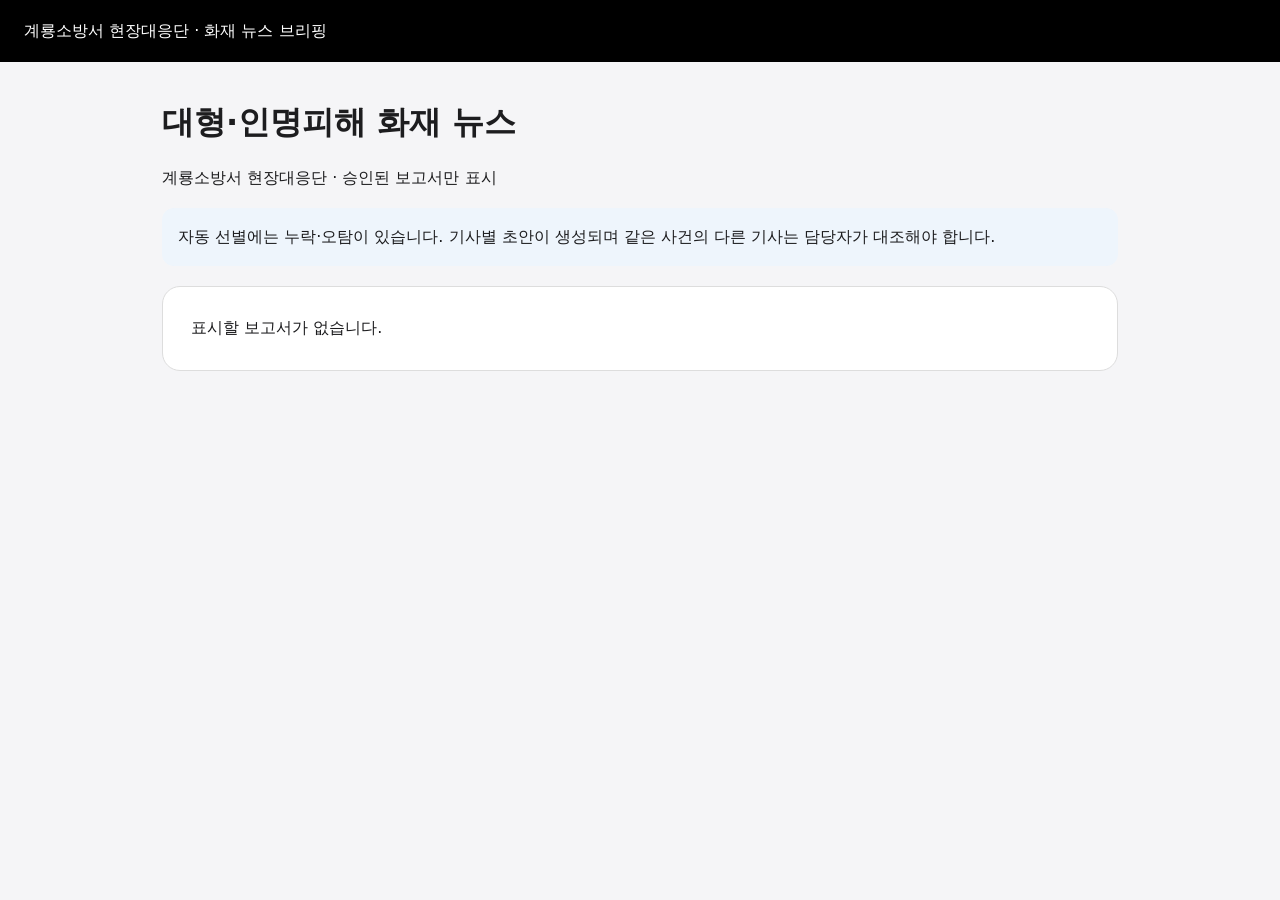
==== public/index.html @ 33c946b2 "Add files via upload" ====
<!doctype html><html lang="ko"><meta charset="utf-8"><meta name="viewport" content="width=device-width,initial-scale=1"><title>화재 뉴스 보고서</title><style>*{box-sizing:border-box}body{font:16px/1.65 system-ui,"Malgun Gothic",sans-serif;color:#1d1d1f;background:#f5f5f7;margin:0}header{background:#000;color:white;padding:18px 24px}main{max-width:1000px;margin:40px auto;padding:0 22px}h1{font-size:32px;line-height:1.3}h2{font-size:21px}a{color:#0066cc}article,.sheet{background:white;border:1px solid #ddd;border-radius:18px;padding:28px;margin:20px 0}.badge{color:#0066cc;font-size:13px;font-weight:600}small,.muted{color:#6e6e73}table{width:100%;border-collapse:collapse}td,th{border-bottom:1px solid #ddd;text-align:left;padding:10px;vertical-align:top}th{width:140px}button{background:#0066cc;color:white;border:0;border-radius:999px;padding:10px 20px;cursor:pointer}.notice{background:#eef5fc;padding:16px;border-radius:12px}footer{font-size:12px;color:#6e6e73;margin-top:24px}@media print{body{background:white}header,button,.back{display:none}.sheet{border:0;padding:0;margin:0}main{margin:0;padding:0}h1{font-size:24px}article{break-inside:avoid}@page{size:A4;margin:16mm}}</style><header>계룡소방서 현장대응단 · 화재 뉴스 브리핑</header><main><h1>대형·인명피해 화재 뉴스</h1><p>계룡소방서 현장대응단 · 승인된 보고서만 표시</p><p class="notice">자동 선별에는 누락·오탐이 있습니다. 기사별 초안이 생성되며 같은 사건의 다른 기사는 담당자가 대조해야 합니다.</p><article>표시할 보고서가 없습니다.</article></main></html>
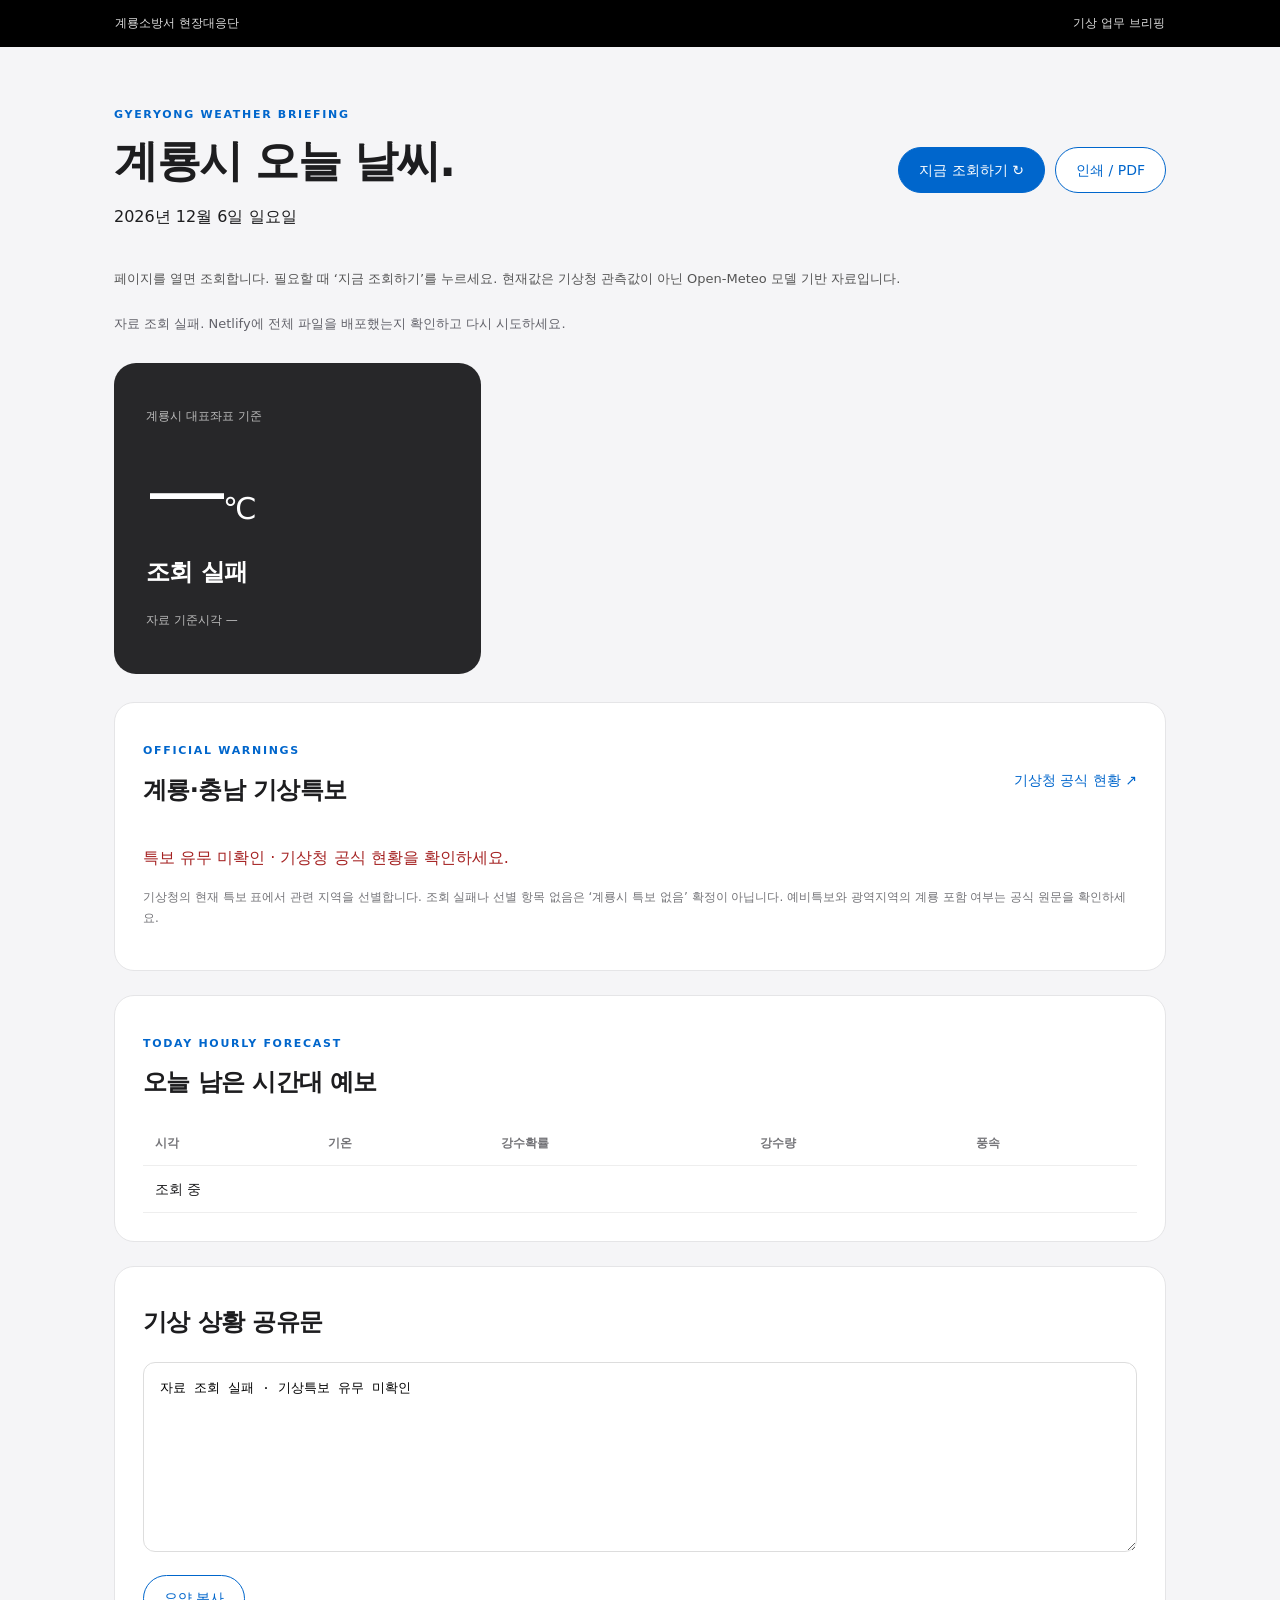
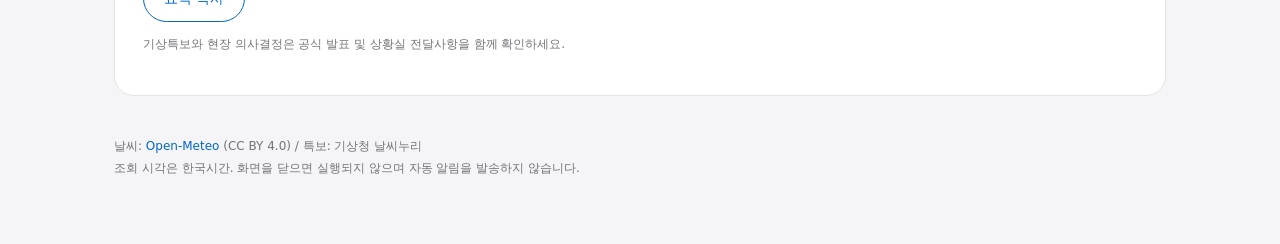
==== commit 07858ff0: "Add files via upload" ====
--- a/public/index.html
+++ b/public/index.html
@@ -1 +1 @@
-<!doctype html><html lang="ko"><meta charset="utf-8"><meta name="viewport" content="width=device-width,initial-scale=1"><title>화재 뉴스 보고서</title><style>*{box-sizing:border-box}body{font:16px/1.65 system-ui,"Malgun Gothic",sans-serif;color:#1d1d1f;background:#f5f5f7;margin:0}header{background:#000;color:white;padding:18px 24px}main{max-width:1000px;margin:40px auto;padding:0 22px}h1{font-size:32px;line-height:1.3}h2{font-size:21px}a{color:#0066cc}article,.sheet{background:white;border:1px solid #ddd;border-radius:18px;padding:28px;margin:20px 0}.badge{color:#0066cc;font-size:13px;font-weight:600}small,.muted{color:#6e6e73}table{width:100%;border-collapse:collapse}td,th{border-bottom:1px solid #ddd;text-align:left;padding:10px;vertical-align:top}th{width:140px}button{background:#0066cc;color:white;border:0;border-radius:999px;padding:10px 20px;cursor:pointer}.notice{background:#eef5fc;padding:16px;border-radius:12px}footer{font-size:12px;color:#6e6e73;margin-top:24px}@media print{body{background:white}header,button,.back{display:none}.sheet{border:0;padding:0;margin:0}main{margin:0;padding:0}h1{font-size:24px}article{break-inside:avoid}@page{size:A4;margin:16mm}}</style><header>계룡소방서 현장대응단 · 화재 뉴스 브리핑</header><main><h1>대형·인명피해 화재 뉴스</h1><p>계룡소방서 현장대응단 · 승인된 보고서만 표시</p><p class="notice">자동 선별에는 누락·오탐이 있습니다. 기사별 초안이 생성되며 같은 사건의 다른 기사는 담당자가 대조해야 합니다.</p><article>표시할 보고서가 없습니다.</article></main></html>+<!doctype html><html lang="ko"><head><meta charset="utf-8"><meta name="viewport" content="width=device-width,initial-scale=1"><title>계룡시 오늘 날씨·기상특보 | 현장대응단</title><link rel="stylesheet" href="style.css"></head><body><header><span>계룡소방서 현장대응단</span><span>기상 업무 브리핑</span></header><main><div class="top"><div><p class="eyebrow">GYERYONG WEATHER BRIEFING</p><h1>계룡시 오늘 날씨.</h1><p id="date"></p></div><div class="actions"><button id="refresh">지금 조회하기 ↻</button><button class="secondary" onclick="window.print()">인쇄 / PDF</button></div></div><p class="notice">페이지를 열면 조회합니다. 필요할 때 ‘지금 조회하기’를 누르세요. 현재값은 기상청 관측값이 아닌 Open-Meteo 모델 기반 자료입니다.</p><p id="status" role="status" aria-live="polite">자료 조회 준비 중</p><section class="weather"><div class="current"><p>계룡시 대표좌표 기준</p><div id="temperature">—<small>℃</small></div><h2 id="condition">조회 전</h2><p id="weatherTime">자료 기준시각 —</p></div><div class="metrics" id="metrics"></div></section><section class="panel"><div class="section-heading"><div><p class="eyebrow">OFFICIAL WARNINGS</p><h2>계룡·충남 기상특보</h2></div><a href="https://www.weather.go.kr/w/special-report/overall.do" target="_blank" rel="noopener">기상청 공식 현황 ↗</a></div><div id="warnings"><p>조회 전 · 특보 유무 미확인</p></div><p class="fine">기상청의 현재 특보 표에서 관련 지역을 선별합니다. 조회 실패나 선별 항목 없음은 ‘계룡시 특보 없음’ 확정이 아닙니다. 예비특보와 광역지역의 계룡 포함 여부는 공식 원문을 확인하세요.</p></section><section class="panel"><p class="eyebrow">TODAY HOURLY FORECAST</p><h2>오늘 남은 시간대 예보</h2><div class="scroll"><table><thead><tr><th>시각</th><th>기온</th><th>강수확률</th><th>강수량</th><th>풍속</th></tr></thead><tbody id="hourly"><tr><td colspan="5">조회 전</td></tr></tbody></table></div></section><section class="panel"><h2>기상 상황 공유문</h2><textarea id="summary" readonly aria-label="복사할 기상 상황 요약">조회 후 요약문이 생성됩니다.</textarea><button class="secondary" id="copy">요약 복사</button><p class="fine">기상특보와 현장 의사결정은 공식 발표 및 상황실 전달사항을 함께 확인하세요.</p></section><footer>날씨: <a href="https://open-meteo.com/" target="_blank" rel="noopener">Open-Meteo</a> (CC BY 4.0) / 특보: 기상청 날씨누리<br>조회 시각은 한국시간. 화면을 닫으면 실행되지 않으며 자동 알림을 발송하지 않습니다.</footer></main><script src="app.js"></script></body></html>
--- a/public/style.css
+++ b/public/style.css
@@ -0,0 +1 @@
+*{box-sizing:border-box}body{margin:0;background:#f5f5f7;color:#1d1d1f;font:16px/1.6 system-ui,"Malgun Gothic",sans-serif}header{background:#000;color:#ddd;padding:14px max(24px,calc((100vw - 1050px)/2));display:flex;justify-content:space-between;font-size:12px}main{max-width:1100px;padding:48px 24px;margin:auto}.top,.section-heading{display:flex;justify-content:space-between;align-items:center;gap:24px}h1{font-size:44px;letter-spacing:-1.5px;line-height:1.2;margin:8px 0}h2{font-size:24px;letter-spacing:-.6px;margin:8px 0 20px}.eyebrow{font-size:11px;letter-spacing:1.7px;font-weight:600;color:#0066cc}button{border:1px solid #0066cc;border-radius:999px;background:#0066cc;color:white;padding:11px 20px;cursor:pointer;font:inherit;font-size:14px;min-height:44px}.secondary{background:white;color:#0066cc}.actions{display:flex;gap:10px;flex-wrap:wrap}button:disabled{opacity:.5}button:focus-visible,a:focus-visible{outline:3px solid #2997ff;outline-offset:4px}.notice{font-size:13px;color:#555;max-width:850px;margin:24px 0}#status{font-size:13px;color:#62626a}.weather{display:grid;grid-template-columns:1fr 1.8fr;gap:24px;margin:28px 0}.current{background:#272729;color:white;padding:32px;border-radius:22px}.current p{font-size:12px;color:#bbb}#temperature{font-size:82px;letter-spacing:-5px;line-height:1.3}#temperature small{font-size:30px;letter-spacing:0}.metrics{display:grid;grid-template-columns:repeat(3,1fr);gap:16px}.metric{background:white;border:1px solid #e5e5e7;border-radius:18px;padding:22px}.metric span{font-size:12px;color:#747478;display:block}.metric strong{font-size:25px;font-weight:600;display:block;margin-top:14px}.panel{border-radius:20px;border:1px solid #e5e5e7;background:white;padding:28px;margin:24px 0}.section-heading a,a{color:#0066cc;text-decoration:none}.section-heading a{font-size:14px;white-space:nowrap}.fine,footer{font-size:12px;color:#747478;line-height:1.8}.warning{background:#fff4e6;border:1px solid #f1d3ac;border-radius:12px;padding:18px;margin:12px 0}.warning h3{margin:0 0 8px;font-size:18px}.warning p{margin:6px 0;font-size:14px}.error{color:#a52222}.scroll{overflow:auto}table{width:100%;border-collapse:collapse;white-space:nowrap}td,th{text-align:left;border-bottom:1px solid #eee;padding:12px;font-size:14px}th{font-size:12px;color:#747478}textarea{width:100%;min-height:190px;font:14px/1.8 inherit;border:1px solid #ddd;border-radius:12px;padding:16px;margin:0 0 16px;resize:vertical}footer{padding:16px 0}@media(max-width:760px){main{padding:28px 18px}.top,.section-heading{align-items:flex-start;flex-direction:column;gap:12px}h1{font-size:34px}.weather{grid-template-columns:1fr}.metrics{grid-template-columns:repeat(2,1fr)}.metric{padding:18px}.panel{padding:22px}.current{padding:26px}}@media print{button,.actions{display:none}main{padding:0}body{background:white}.panel,.weather{break-inside:avoid}.current{background:#fff;color:#111;border:1px solid #ddd}.current p{color:#555}header{background:white;color:black}h1{font-size:28px}}
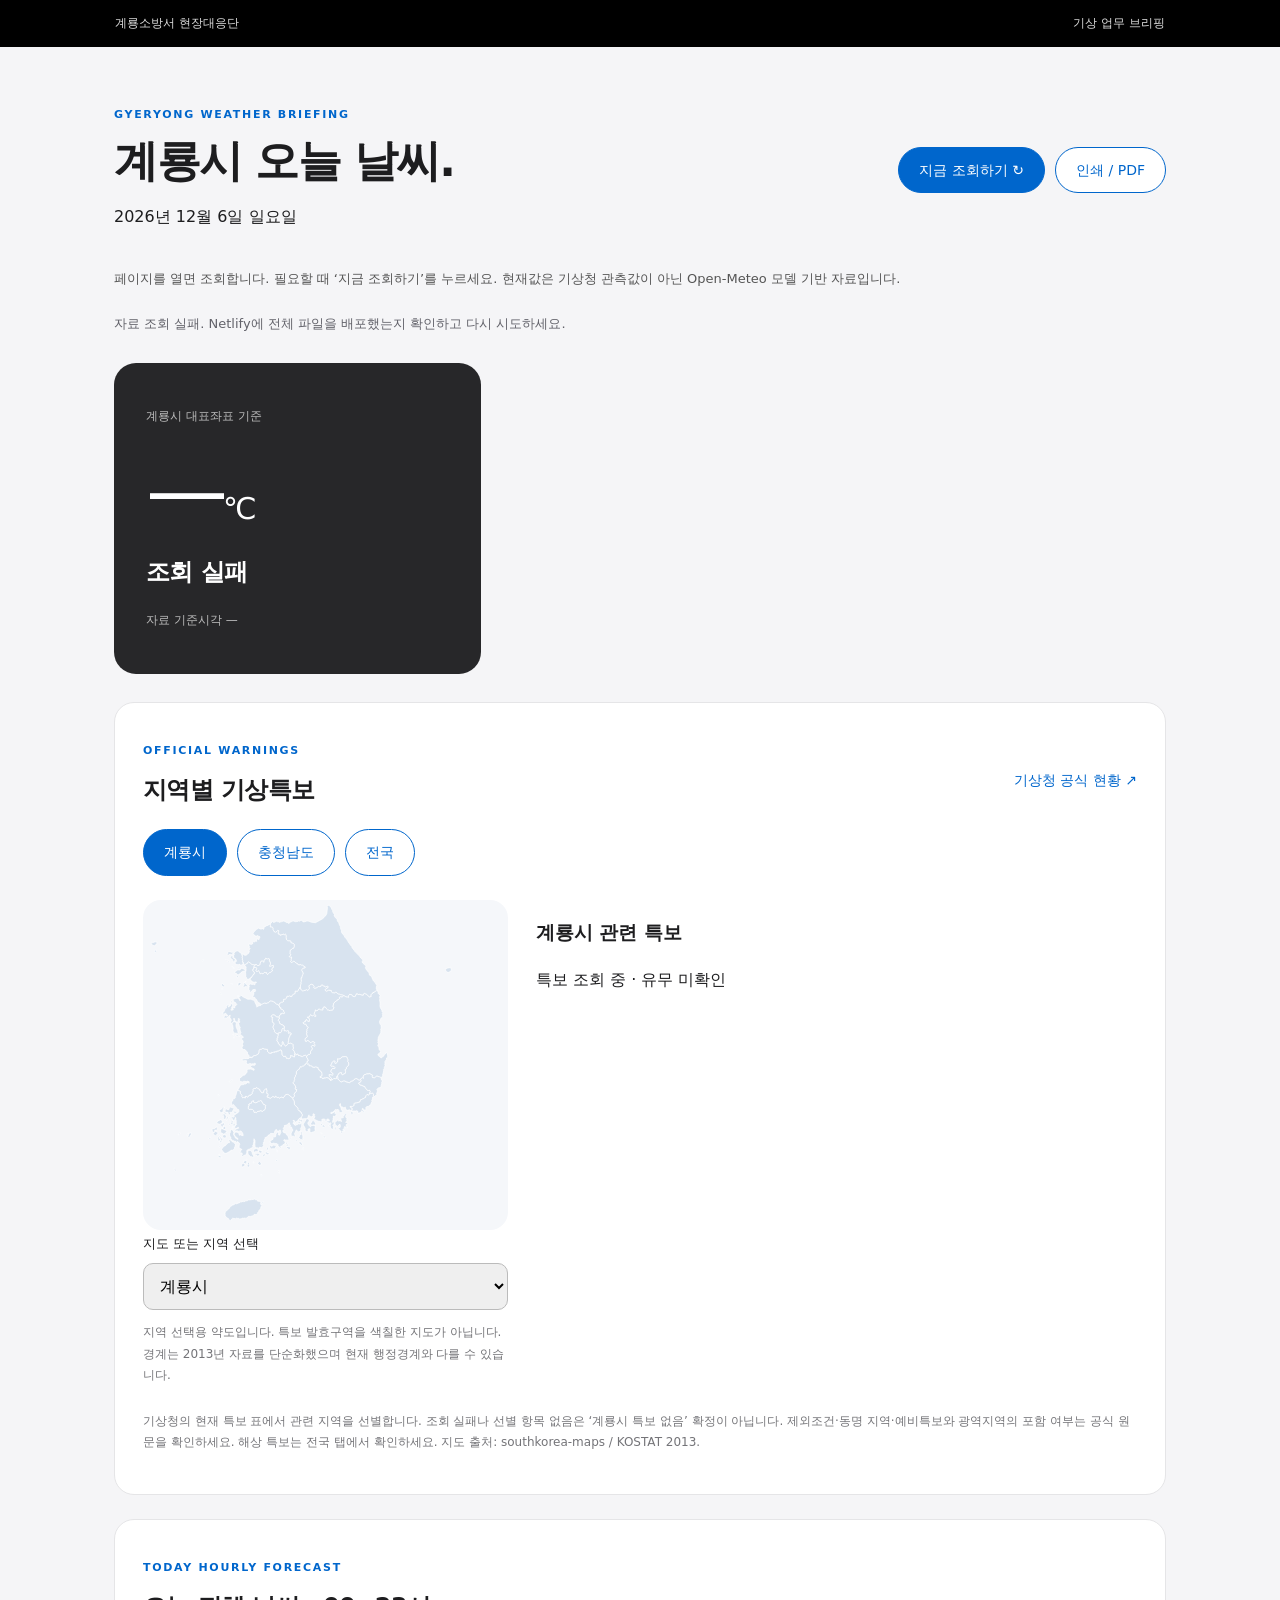
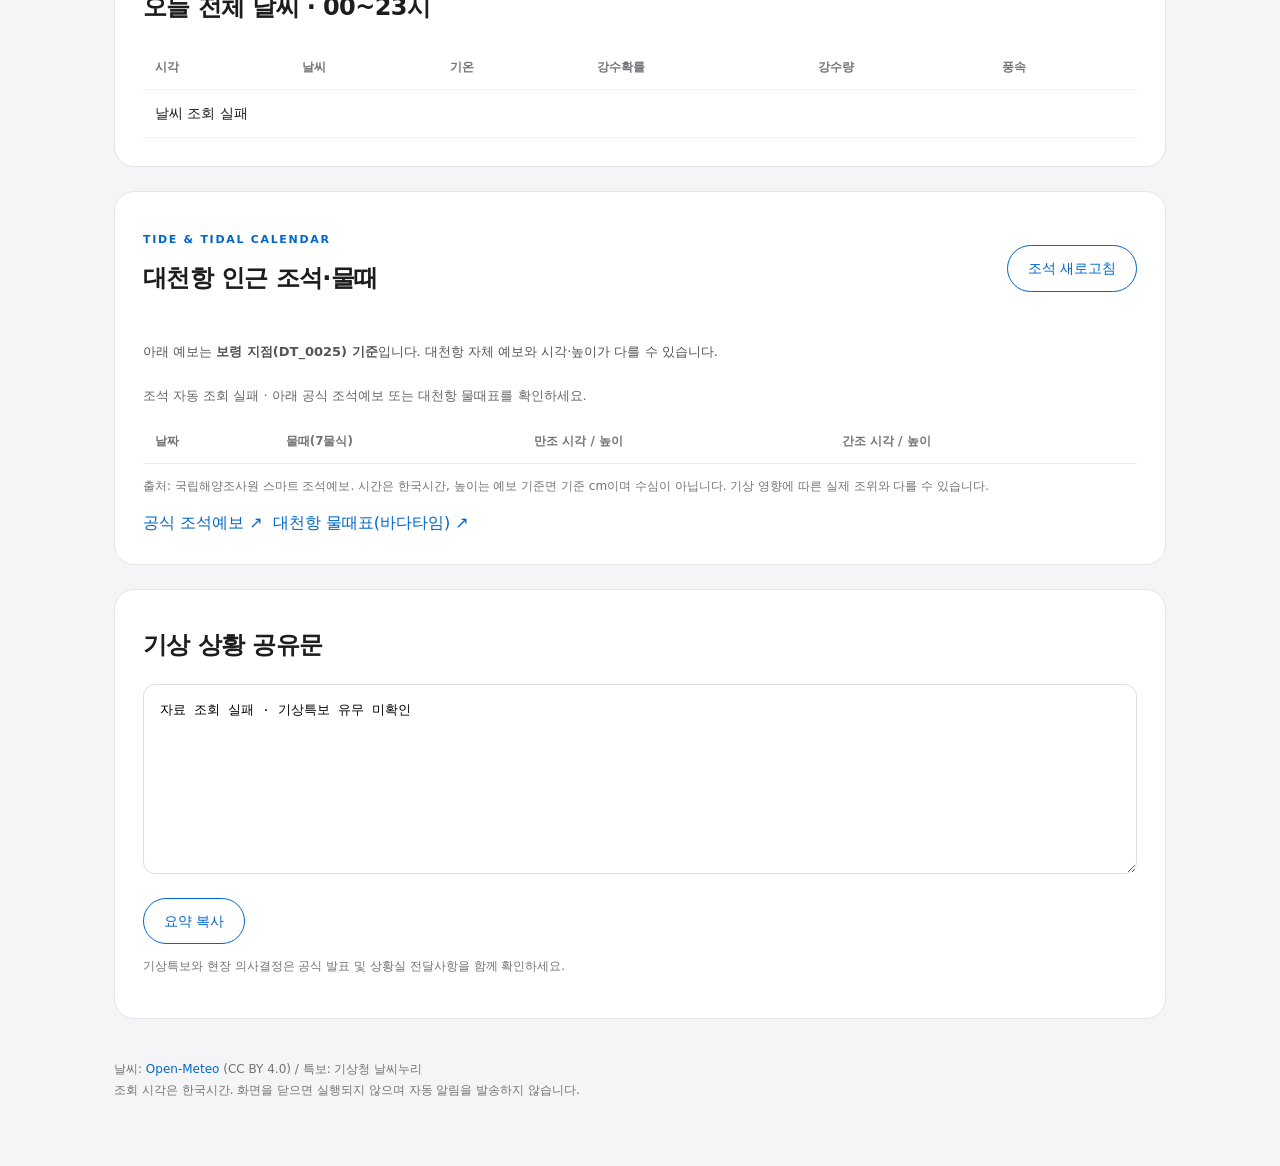
==== commit f45d7a36: "Add files via upload" ====
--- a/public/index.html
+++ b/public/index.html
@@ -1 +1 @@
-<!doctype html><html lang="ko"><head><meta charset="utf-8"><meta name="viewport" content="width=device-width,initial-scale=1"><title>계룡시 오늘 날씨·기상특보 | 현장대응단</title><link rel="stylesheet" href="style.css"></head><body><header><span>계룡소방서 현장대응단</span><span>기상 업무 브리핑</span></header><main><div class="top"><div><p class="eyebrow">GYERYONG WEATHER BRIEFING</p><h1>계룡시 오늘 날씨.</h1><p id="date"></p></div><div class="actions"><button id="refresh">지금 조회하기 ↻</button><button class="secondary" onclick="window.print()">인쇄 / PDF</button></div></div><p class="notice">페이지를 열면 조회합니다. 필요할 때 ‘지금 조회하기’를 누르세요. 현재값은 기상청 관측값이 아닌 Open-Meteo 모델 기반 자료입니다.</p><p id="status" role="status" aria-live="polite">자료 조회 준비 중</p><section class="weather"><div class="current"><p>계룡시 대표좌표 기준</p><div id="temperature">—<small>℃</small></div><h2 id="condition">조회 전</h2><p id="weatherTime">자료 기준시각 —</p></div><div class="metrics" id="metrics"></div></section><section class="panel"><div class="section-heading"><div><p class="eyebrow">OFFICIAL WARNINGS</p><h2>계룡·충남 기상특보</h2></div><a href="https://www.weather.go.kr/w/special-report/overall.do" target="_blank" rel="noopener">기상청 공식 현황 ↗</a></div><div id="warnings"><p>조회 전 · 특보 유무 미확인</p></div><p class="fine">기상청의 현재 특보 표에서 관련 지역을 선별합니다. 조회 실패나 선별 항목 없음은 ‘계룡시 특보 없음’ 확정이 아닙니다. 예비특보와 광역지역의 계룡 포함 여부는 공식 원문을 확인하세요.</p></section><section class="panel"><p class="eyebrow">TODAY HOURLY FORECAST</p><h2>오늘 남은 시간대 예보</h2><div class="scroll"><table><thead><tr><th>시각</th><th>기온</th><th>강수확률</th><th>강수량</th><th>풍속</th></tr></thead><tbody id="hourly"><tr><td colspan="5">조회 전</td></tr></tbody></table></div></section><section class="panel"><h2>기상 상황 공유문</h2><textarea id="summary" readonly aria-label="복사할 기상 상황 요약">조회 후 요약문이 생성됩니다.</textarea><button class="secondary" id="copy">요약 복사</button><p class="fine">기상특보와 현장 의사결정은 공식 발표 및 상황실 전달사항을 함께 확인하세요.</p></section><footer>날씨: <a href="https://open-meteo.com/" target="_blank" rel="noopener">Open-Meteo</a> (CC BY 4.0) / 특보: 기상청 날씨누리<br>조회 시각은 한국시간. 화면을 닫으면 실행되지 않으며 자동 알림을 발송하지 않습니다.</footer></main><script src="app.js"></script></body></html>
+<!doctype html><html lang="ko"><head><meta charset="utf-8"><meta name="viewport" content="width=device-width,initial-scale=1"><title>계룡시 오늘 날씨·기상특보 | 현장대응단</title><link rel="stylesheet" href="style.css"></head><body><header><span>계룡소방서 현장대응단</span><span>기상 업무 브리핑</span></header><main><div class="top"><div><p class="eyebrow">GYERYONG WEATHER BRIEFING</p><h1>계룡시 오늘 날씨.</h1><p id="date"></p></div><div class="actions"><button id="refresh">지금 조회하기 ↻</button><button class="secondary" onclick="window.print()">인쇄 / PDF</button></div></div><p class="notice">페이지를 열면 조회합니다. 필요할 때 ‘지금 조회하기’를 누르세요. 현재값은 기상청 관측값이 아닌 Open-Meteo 모델 기반 자료입니다.</p><p id="status" role="status" aria-live="polite">자료 조회 준비 중</p><section class="weather"><div class="current"><p>계룡시 대표좌표 기준</p><div id="temperature">—<small>℃</small></div><h2 id="condition">조회 전</h2><p id="weatherTime">자료 기준시각 —</p></div><div class="metrics" id="metrics"></div></section><section class="panel"><div class="section-heading"><div><p class="eyebrow">OFFICIAL WARNINGS</p><h2>지역별 기상특보</h2></div><a href="https://www.weather.go.kr/w/special-report/overall.do" target="_blank" rel="noopener">기상청 공식 현황 ↗</a></div><div class="actions" id="scopes"><button data-region="계룡시" aria-pressed="true">계룡시</button><button data-region="충청남도" aria-pressed="false">충청남도</button><button data-region="전국" aria-pressed="false">전국</button></div><div class="warning-layout"><div><div id="map"></div><label for="region">지도 또는 지역 선택</label><select id="region"></select><p class="fine">지역 선택용 약도입니다. 특보 발효구역을 색칠한 지도가 아닙니다. 경계는 2013년 자료를 단순화했으며 현재 행정경계와 다를 수 있습니다.</p></div><div><h3 id="selectedRegion">계룡시 관련 특보</h3><div id="warnings"><p>조회 전 · 특보 유무 미확인</p></div></div></div><p class="fine">기상청의 현재 특보 표에서 관련 지역을 선별합니다. 조회 실패나 선별 항목 없음은 ‘계룡시 특보 없음’ 확정이 아닙니다. 제외조건·동명 지역·예비특보와 광역지역의 포함 여부는 공식 원문을 확인하세요. 해상 특보는 전국 탭에서 확인하세요. 지도 출처: southkorea-maps / KOSTAT 2013.</p></section><section class="panel"><p class="eyebrow">TODAY HOURLY FORECAST</p><h2>오늘 전체 날씨 · 00~23시</h2><div class="scroll"><table><thead><tr><th>시각</th><th>날씨</th><th>기온</th><th>강수확률</th><th>강수량</th><th>풍속</th></tr></thead><tbody id="hourly"><tr><td colspan="6">조회 전</td></tr></tbody></table></div></section><section class="panel"><div class="section-heading"><div><p class="eyebrow">TIDE &amp; TIDAL CALENDAR</p><h2>대천항 인근 조석·물때</h2></div><button class="secondary" id="tideRefresh">조석 새로고침</button></div><p class="notice">아래 예보는 <strong>보령 지점(DT_0025) 기준</strong>입니다. 대천항 자체 예보와 시각·높이가 다를 수 있습니다.</p><p id="tideStatus" role="status">조석 조회 준비 중</p><div class="scroll"><table><thead><tr><th>날짜</th><th>물때(7물식)</th><th>만조 시각 / 높이</th><th>간조 시각 / 높이</th></tr></thead><tbody id="tides"></tbody></table></div><p class="fine">출처: 국립해양조사원 스마트 조석예보. 시간은 한국시간, 높이는 예보 기준면 기준 cm이며 수심이 아닙니다. 기상 영향에 따른 실제 조위와 다를 수 있습니다.</p><div class="actions"><a href="https://www.khoa.go.kr/swtc/main.do" target="_blank" rel="noopener">공식 조석예보 ↗</a><a href="https://www.badatime.com/126.html" target="_blank" rel="noopener">대천항 물때표(바다타임) ↗</a></div></section><section class="panel"><h2>기상 상황 공유문</h2><textarea id="summary" readonly aria-label="복사할 기상 상황 요약">조회 후 요약문이 생성됩니다.</textarea><button class="secondary" id="copy">요약 복사</button><p class="fine">기상특보와 현장 의사결정은 공식 발표 및 상황실 전달사항을 함께 확인하세요.</p></section><footer>날씨: <a href="https://open-meteo.com/" target="_blank" rel="noopener">Open-Meteo</a> (CC BY 4.0) / 특보: 기상청 날씨누리<br>조회 시각은 한국시간. 화면을 닫으면 실행되지 않으며 자동 알림을 발송하지 않습니다.</footer></main><script src="app.js"></script></body></html>
--- a/public/style.css
+++ b/public/style.css
@@ -1 +1,2 @@
 *{box-sizing:border-box}body{margin:0;background:#f5f5f7;color:#1d1d1f;font:16px/1.6 system-ui,"Malgun Gothic",sans-serif}header{background:#000;color:#ddd;padding:14px max(24px,calc((100vw - 1050px)/2));display:flex;justify-content:space-between;font-size:12px}main{max-width:1100px;padding:48px 24px;margin:auto}.top,.section-heading{display:flex;justify-content:space-between;align-items:center;gap:24px}h1{font-size:44px;letter-spacing:-1.5px;line-height:1.2;margin:8px 0}h2{font-size:24px;letter-spacing:-.6px;margin:8px 0 20px}.eyebrow{font-size:11px;letter-spacing:1.7px;font-weight:600;color:#0066cc}button{border:1px solid #0066cc;border-radius:999px;background:#0066cc;color:white;padding:11px 20px;cursor:pointer;font:inherit;font-size:14px;min-height:44px}.secondary{background:white;color:#0066cc}.actions{display:flex;gap:10px;flex-wrap:wrap}button:disabled{opacity:.5}button:focus-visible,a:focus-visible{outline:3px solid #2997ff;outline-offset:4px}.notice{font-size:13px;color:#555;max-width:850px;margin:24px 0}#status{font-size:13px;color:#62626a}.weather{display:grid;grid-template-columns:1fr 1.8fr;gap:24px;margin:28px 0}.current{background:#272729;color:white;padding:32px;border-radius:22px}.current p{font-size:12px;color:#bbb}#temperature{font-size:82px;letter-spacing:-5px;line-height:1.3}#temperature small{font-size:30px;letter-spacing:0}.metrics{display:grid;grid-template-columns:repeat(3,1fr);gap:16px}.metric{background:white;border:1px solid #e5e5e7;border-radius:18px;padding:22px}.metric span{font-size:12px;color:#747478;display:block}.metric strong{font-size:25px;font-weight:600;display:block;margin-top:14px}.panel{border-radius:20px;border:1px solid #e5e5e7;background:white;padding:28px;margin:24px 0}.section-heading a,a{color:#0066cc;text-decoration:none}.section-heading a{font-size:14px;white-space:nowrap}.fine,footer{font-size:12px;color:#747478;line-height:1.8}.warning{background:#fff4e6;border:1px solid #f1d3ac;border-radius:12px;padding:18px;margin:12px 0}.warning h3{margin:0 0 8px;font-size:18px}.warning p{margin:6px 0;font-size:14px}.error{color:#a52222}.scroll{overflow:auto}table{width:100%;border-collapse:collapse;white-space:nowrap}td,th{text-align:left;border-bottom:1px solid #eee;padding:12px;font-size:14px}th{font-size:12px;color:#747478}textarea{width:100%;min-height:190px;font:14px/1.8 inherit;border:1px solid #ddd;border-radius:12px;padding:16px;margin:0 0 16px;resize:vertical}footer{padding:16px 0}@media(max-width:760px){main{padding:28px 18px}.top,.section-heading{align-items:flex-start;flex-direction:column;gap:12px}h1{font-size:34px}.weather{grid-template-columns:1fr}.metrics{grid-template-columns:repeat(2,1fr)}.metric{padding:18px}.panel{padding:22px}.current{padding:26px}}@media print{button,.actions{display:none}main{padding:0}body{background:white}.panel,.weather{break-inside:avoid}.current{background:#fff;color:#111;border:1px solid #ddd}.current p{color:#555}header{background:white;color:black}h1{font-size:28px}}
+.warning-layout{display:grid;grid-template-columns:minmax(240px,.85fr) 1.4fr;gap:28px;margin-top:24px}#map{background:#f5f7fa;border-radius:18px}#map svg{width:100%;height:330px;display:block}#map path{fill:#d8e3ef;stroke:white;stroke-width:1.3;cursor:pointer;transition:fill .15s}#map path:hover,#map path:focus{fill:#75b3ef;outline:none;stroke:#0066cc;stroke-width:2}#map path.selected{fill:#0066cc}#scopes button[aria-pressed=false]{background:white;color:#0066cc}select{display:block;width:100%;padding:12px;border:1px solid #bbb;border-radius:10px;font:inherit;margin-top:8px}label{font-size:13px}#tideStatus{font-size:13px;color:#666}@media(max-width:760px){.warning-layout{grid-template-columns:1fr}#map svg{height:290px}}@media print{#map{display:none}}
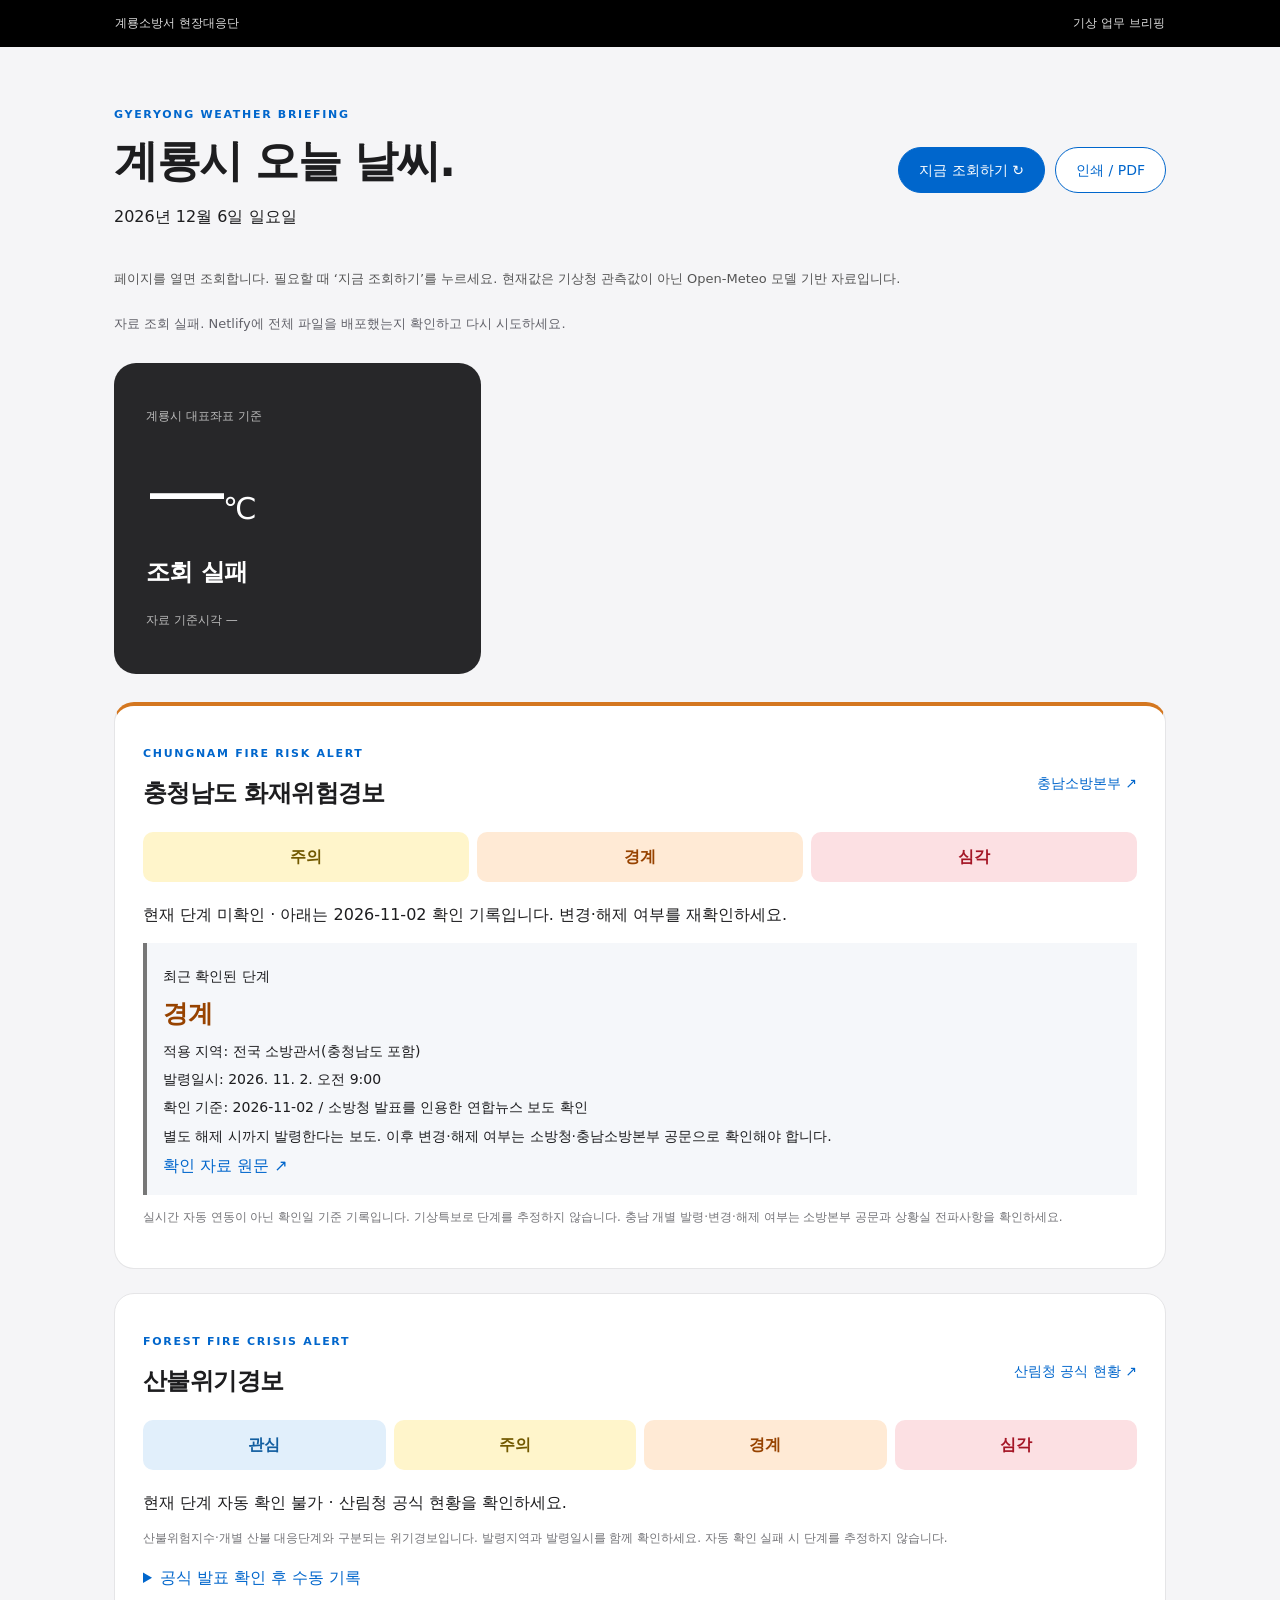
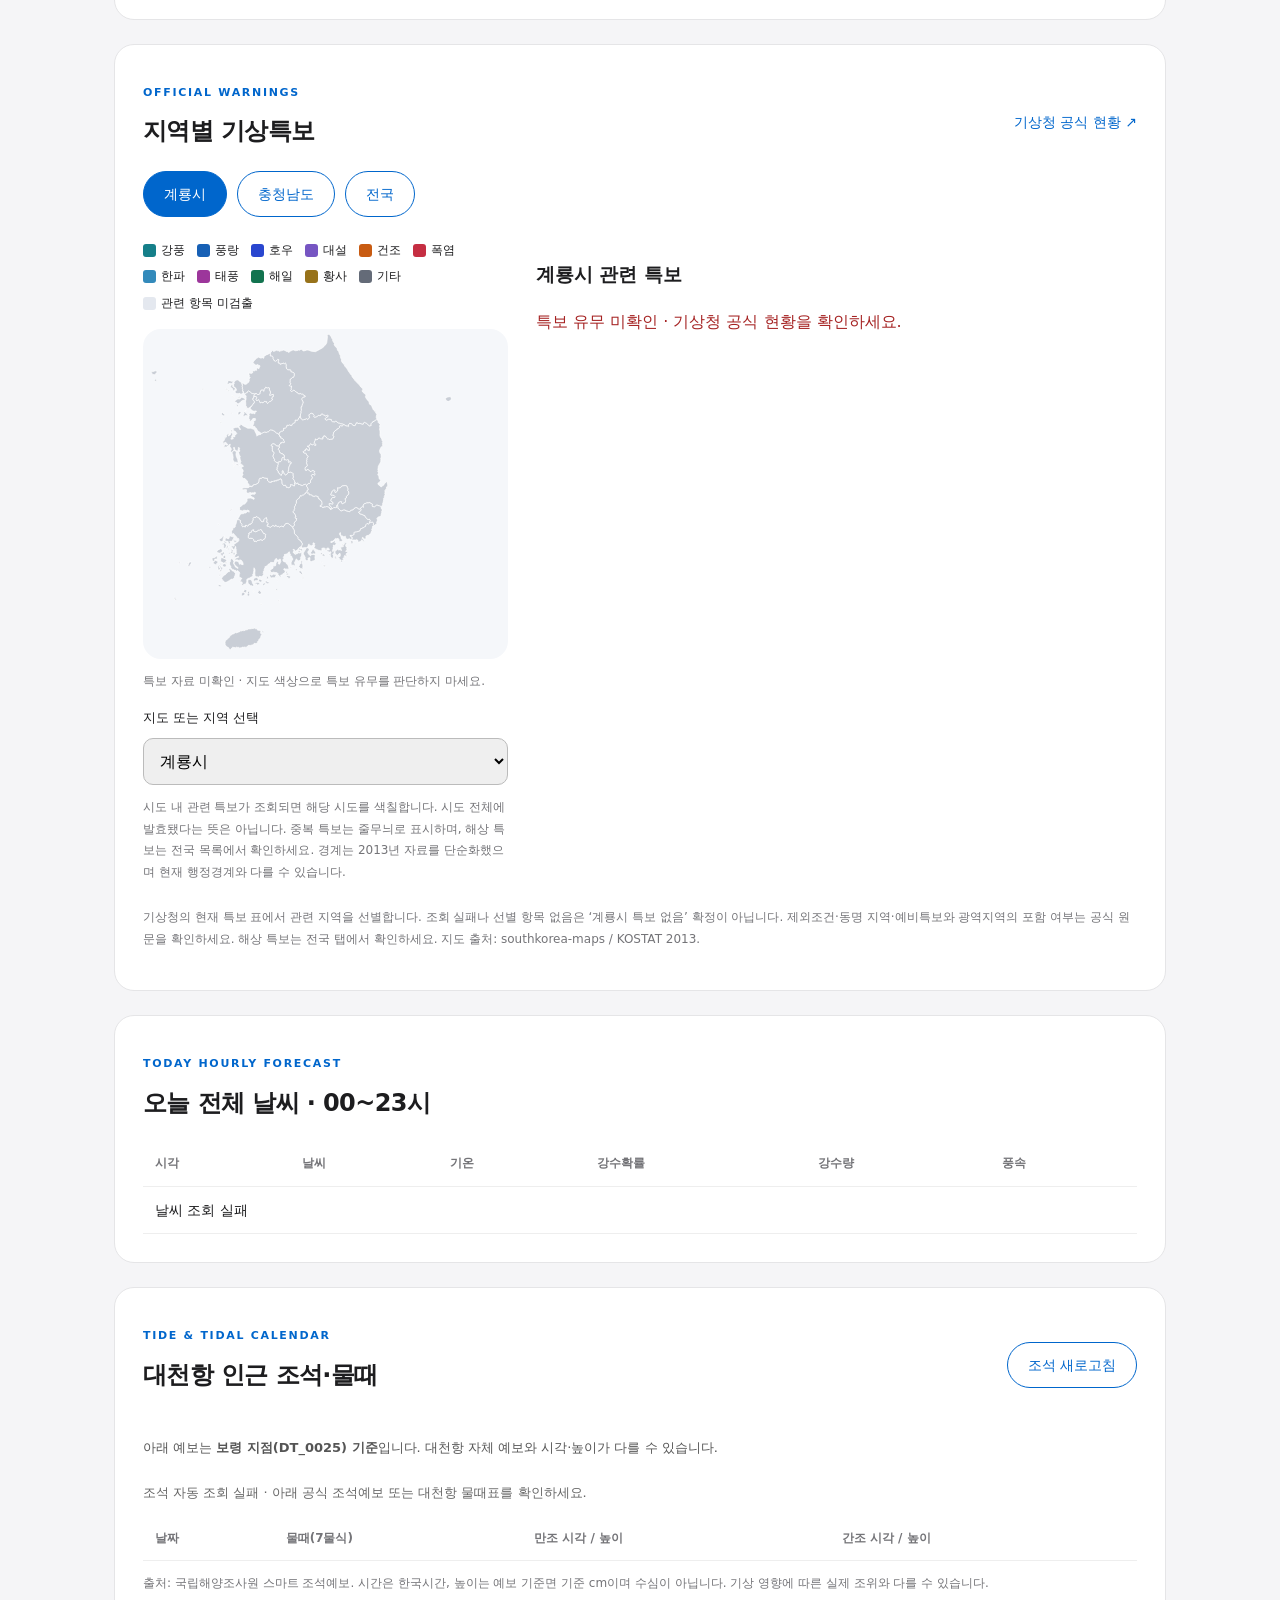
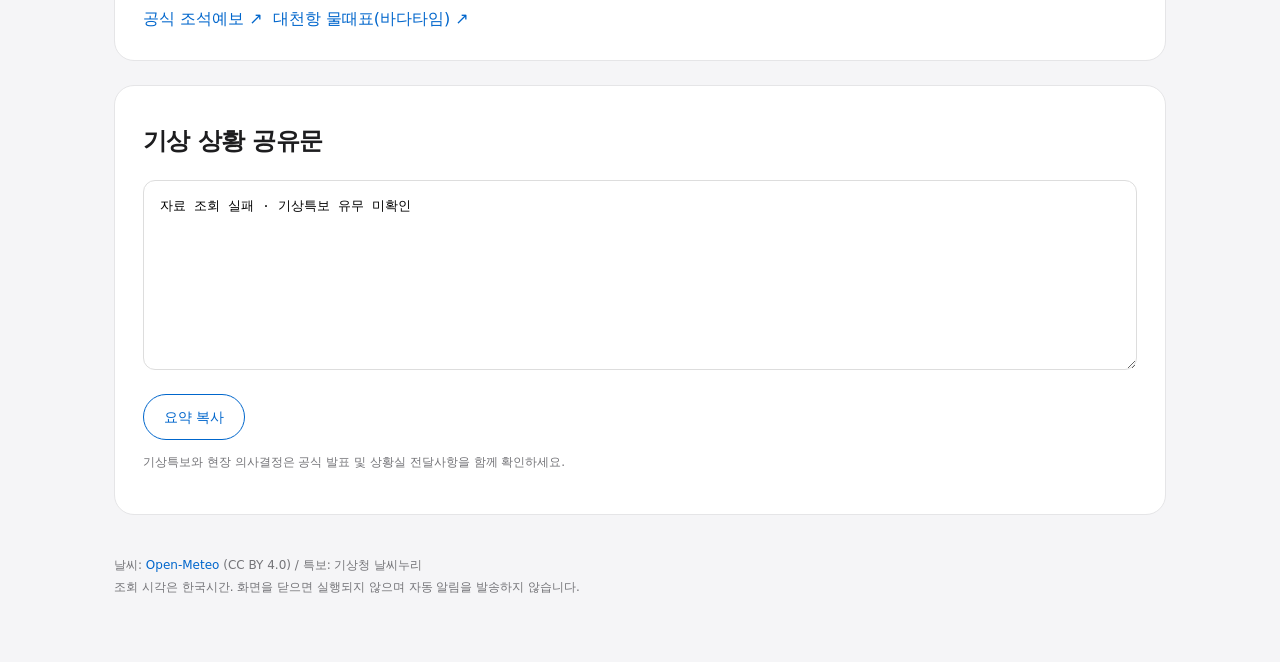
==== commit 18514360: "Add files via upload" ====
--- a/public/index.html
+++ b/public/index.html
@@ -1 +1 @@
-<!doctype html><html lang="ko"><head><meta charset="utf-8"><meta name="viewport" content="width=device-width,initial-scale=1"><title>계룡시 오늘 날씨·기상특보 | 현장대응단</title><link rel="stylesheet" href="style.css"></head><body><header><span>계룡소방서 현장대응단</span><span>기상 업무 브리핑</span></header><main><div class="top"><div><p class="eyebrow">GYERYONG WEATHER BRIEFING</p><h1>계룡시 오늘 날씨.</h1><p id="date"></p></div><div class="actions"><button id="refresh">지금 조회하기 ↻</button><button class="secondary" onclick="window.print()">인쇄 / PDF</button></div></div><p class="notice">페이지를 열면 조회합니다. 필요할 때 ‘지금 조회하기’를 누르세요. 현재값은 기상청 관측값이 아닌 Open-Meteo 모델 기반 자료입니다.</p><p id="status" role="status" aria-live="polite">자료 조회 준비 중</p><section class="weather"><div class="current"><p>계룡시 대표좌표 기준</p><div id="temperature">—<small>℃</small></div><h2 id="condition">조회 전</h2><p id="weatherTime">자료 기준시각 —</p></div><div class="metrics" id="metrics"></div></section><section class="panel"><div class="section-heading"><div><p class="eyebrow">OFFICIAL WARNINGS</p><h2>지역별 기상특보</h2></div><a href="https://www.weather.go.kr/w/special-report/overall.do" target="_blank" rel="noopener">기상청 공식 현황 ↗</a></div><div class="actions" id="scopes"><button data-region="계룡시" aria-pressed="true">계룡시</button><button data-region="충청남도" aria-pressed="false">충청남도</button><button data-region="전국" aria-pressed="false">전국</button></div><div class="warning-layout"><div><div id="map"></div><label for="region">지도 또는 지역 선택</label><select id="region"></select><p class="fine">지역 선택용 약도입니다. 특보 발효구역을 색칠한 지도가 아닙니다. 경계는 2013년 자료를 단순화했으며 현재 행정경계와 다를 수 있습니다.</p></div><div><h3 id="selectedRegion">계룡시 관련 특보</h3><div id="warnings"><p>조회 전 · 특보 유무 미확인</p></div></div></div><p class="fine">기상청의 현재 특보 표에서 관련 지역을 선별합니다. 조회 실패나 선별 항목 없음은 ‘계룡시 특보 없음’ 확정이 아닙니다. 제외조건·동명 지역·예비특보와 광역지역의 포함 여부는 공식 원문을 확인하세요. 해상 특보는 전국 탭에서 확인하세요. 지도 출처: southkorea-maps / KOSTAT 2013.</p></section><section class="panel"><p class="eyebrow">TODAY HOURLY FORECAST</p><h2>오늘 전체 날씨 · 00~23시</h2><div class="scroll"><table><thead><tr><th>시각</th><th>날씨</th><th>기온</th><th>강수확률</th><th>강수량</th><th>풍속</th></tr></thead><tbody id="hourly"><tr><td colspan="6">조회 전</td></tr></tbody></table></div></section><section class="panel"><div class="section-heading"><div><p class="eyebrow">TIDE &amp; TIDAL CALENDAR</p><h2>대천항 인근 조석·물때</h2></div><button class="secondary" id="tideRefresh">조석 새로고침</button></div><p class="notice">아래 예보는 <strong>보령 지점(DT_0025) 기준</strong>입니다. 대천항 자체 예보와 시각·높이가 다를 수 있습니다.</p><p id="tideStatus" role="status">조석 조회 준비 중</p><div class="scroll"><table><thead><tr><th>날짜</th><th>물때(7물식)</th><th>만조 시각 / 높이</th><th>간조 시각 / 높이</th></tr></thead><tbody id="tides"></tbody></table></div><p class="fine">출처: 국립해양조사원 스마트 조석예보. 시간은 한국시간, 높이는 예보 기준면 기준 cm이며 수심이 아닙니다. 기상 영향에 따른 실제 조위와 다를 수 있습니다.</p><div class="actions"><a href="https://www.khoa.go.kr/swtc/main.do" target="_blank" rel="noopener">공식 조석예보 ↗</a><a href="https://www.badatime.com/126.html" target="_blank" rel="noopener">대천항 물때표(바다타임) ↗</a></div></section><section class="panel"><h2>기상 상황 공유문</h2><textarea id="summary" readonly aria-label="복사할 기상 상황 요약">조회 후 요약문이 생성됩니다.</textarea><button class="secondary" id="copy">요약 복사</button><p class="fine">기상특보와 현장 의사결정은 공식 발표 및 상황실 전달사항을 함께 확인하세요.</p></section><footer>날씨: <a href="https://open-meteo.com/" target="_blank" rel="noopener">Open-Meteo</a> (CC BY 4.0) / 특보: 기상청 날씨누리<br>조회 시각은 한국시간. 화면을 닫으면 실행되지 않으며 자동 알림을 발송하지 않습니다.</footer></main><script src="app.js"></script></body></html>
+<!doctype html><html lang="ko"><head><meta charset="utf-8"><meta name="viewport" content="width=device-width,initial-scale=1"><title>계룡시 오늘 날씨·기상특보 | 현장대응단</title><link rel="stylesheet" href="style.css"></head><body><header><span>계룡소방서 현장대응단</span><span>기상 업무 브리핑</span></header><main><div class="top"><div><p class="eyebrow">GYERYONG WEATHER BRIEFING</p><h1>계룡시 오늘 날씨.</h1><p id="date"></p></div><div class="actions"><button id="refresh">지금 조회하기 ↻</button><button class="secondary" onclick="window.print()">인쇄 / PDF</button></div></div><p class="notice">페이지를 열면 조회합니다. 필요할 때 ‘지금 조회하기’를 누르세요. 현재값은 기상청 관측값이 아닌 Open-Meteo 모델 기반 자료입니다.</p><p id="status" role="status" aria-live="polite">자료 조회 준비 중</p><section class="weather"><div class="current"><p>계룡시 대표좌표 기준</p><div id="temperature">—<small>℃</small></div><h2 id="condition">조회 전</h2><p id="weatherTime">자료 기준시각 —</p></div><div class="metrics" id="metrics"></div></section><section class="panel fire-risk-panel"><div class="section-heading"><div><p class="eyebrow">CHUNGNAM FIRE RISK ALERT</p><h2>충청남도 화재위험경보</h2></div><a href="https://www.cn119.go.kr/" target="_blank" rel="noopener">충남소방본부 ↗</a></div><div class="forest-steps fire-steps" aria-label="화재위험경보 3단계"><span class="forest-caution">주의</span><span class="forest-alert">경계</span><span class="forest-serious">심각</span></div><p id="fireStatus" role="status">최근 확인 발령자료 읽는 중…</p><div id="fireRecord"></div><p class="fine">실시간 자동 연동이 아닌 확인일 기준 기록입니다. 기상특보로 단계를 추정하지 않습니다. 충남 개별 발령·변경·해제 여부는 소방본부 공문과 상황실 전파사항을 확인하세요.</p></section><section class="panel forest-panel"><div class="section-heading"><div><p class="eyebrow">FOREST FIRE CRISIS ALERT</p><h2>산불위기경보</h2></div><a href="https://www.forest.go.kr/kfsweb/kfs/idx/Index.do?mainType=01&amp;mn=NKFS_01" target="_blank" rel="noopener">산림청 공식 현황 ↗</a></div><div class="forest-steps" aria-label="산불위기경보 4단계"><span class="forest-interest">관심</span><span class="forest-caution">주의</span><span class="forest-alert">경계</span><span class="forest-serious">심각</span></div><div id="forestStatus" role="status">공식 발령현황 조회 중…</div><div id="forestItems"></div><p class="fine">산불위험지수·개별 산불 대응단계와 구분되는 위기경보입니다. 발령지역과 발령일시를 함께 확인하세요. 자동 확인 실패 시 단계를 추정하지 않습니다.</p><details><summary>공식 발표 확인 후 수동 기록</summary><p class="fine">이 기기에만 저장됩니다. 공식 자동 조회 결과를 대체하지 않습니다.</p><label>확인한 단계<select id="forestStage"><option value="">선택</option><option>관심</option><option>주의</option><option>경계</option><option>심각</option></select></label><label>적용 지역<input id="forestArea" placeholder="예: 전국 / 충청남도" maxlength="100"></label><label>발령일시<input id="forestIssued" type="datetime-local"></label><div class="actions"><button id="forestSave" class="secondary">확인 내용 기록</button><button id="forestClear" class="secondary">기록 삭제</button></div><p id="forestManual" class="fine" role="status"></p></details></section><section class="panel"><div class="section-heading"><div><p class="eyebrow">OFFICIAL WARNINGS</p><h2>지역별 기상특보</h2></div><a href="https://www.weather.go.kr/w/special-report/overall.do" target="_blank" rel="noopener">기상청 공식 현황 ↗</a></div><div class="actions" id="scopes"><button data-region="계룡시" aria-pressed="true">계룡시</button><button data-region="충청남도" aria-pressed="false">충청남도</button><button data-region="전국" aria-pressed="false">전국</button></div><div class="warning-layout"><div><div id="mapLegend" aria-label="특보 종류 색상 범례"></div><div id="map"></div><p id="mapStatus" class="fine" role="status"></p><label for="region">지도 또는 지역 선택</label><select id="region"></select><p class="fine">시도 내 관련 특보가 조회되면 해당 시도를 색칠합니다. 시도 전체에 발효됐다는 뜻은 아닙니다. 중복 특보는 줄무늬로 표시하며, 해상 특보는 전국 목록에서 확인하세요. 경계는 2013년 자료를 단순화했으며 현재 행정경계와 다를 수 있습니다.</p></div><div><h3 id="selectedRegion">계룡시 관련 특보</h3><div id="warnings"><p>조회 전 · 특보 유무 미확인</p></div></div></div><p class="fine">기상청의 현재 특보 표에서 관련 지역을 선별합니다. 조회 실패나 선별 항목 없음은 ‘계룡시 특보 없음’ 확정이 아닙니다. 제외조건·동명 지역·예비특보와 광역지역의 포함 여부는 공식 원문을 확인하세요. 해상 특보는 전국 탭에서 확인하세요. 지도 출처: southkorea-maps / KOSTAT 2013.</p></section><section class="panel"><p class="eyebrow">TODAY HOURLY FORECAST</p><h2>오늘 전체 날씨 · 00~23시</h2><div class="scroll"><table><thead><tr><th>시각</th><th>날씨</th><th>기온</th><th>강수확률</th><th>강수량</th><th>풍속</th></tr></thead><tbody id="hourly"><tr><td colspan="6">조회 전</td></tr></tbody></table></div></section><section class="panel"><div class="section-heading"><div><p class="eyebrow">TIDE &amp; TIDAL CALENDAR</p><h2>대천항 인근 조석·물때</h2></div><button class="secondary" id="tideRefresh">조석 새로고침</button></div><p class="notice">아래 예보는 <strong>보령 지점(DT_0025) 기준</strong>입니다. 대천항 자체 예보와 시각·높이가 다를 수 있습니다.</p><p id="tideStatus" role="status">조석 조회 준비 중</p><div class="scroll"><table><thead><tr><th>날짜</th><th>물때(7물식)</th><th>만조 시각 / 높이</th><th>간조 시각 / 높이</th></tr></thead><tbody id="tides"></tbody></table></div><p class="fine">출처: 국립해양조사원 스마트 조석예보. 시간은 한국시간, 높이는 예보 기준면 기준 cm이며 수심이 아닙니다. 기상 영향에 따른 실제 조위와 다를 수 있습니다.</p><div class="actions"><a href="https://www.khoa.go.kr/swtc/main.do" target="_blank" rel="noopener">공식 조석예보 ↗</a><a href="https://www.badatime.com/126.html" target="_blank" rel="noopener">대천항 물때표(바다타임) ↗</a></div></section><section class="panel"><h2>기상 상황 공유문</h2><textarea id="summary" readonly aria-label="복사할 기상 상황 요약">조회 후 요약문이 생성됩니다.</textarea><button class="secondary" id="copy">요약 복사</button><p class="fine">기상특보와 현장 의사결정은 공식 발표 및 상황실 전달사항을 함께 확인하세요.</p></section><footer>날씨: <a href="https://open-meteo.com/" target="_blank" rel="noopener">Open-Meteo</a> (CC BY 4.0) / 특보: 기상청 날씨누리<br>조회 시각은 한국시간. 화면을 닫으면 실행되지 않으며 자동 알림을 발송하지 않습니다.</footer></main><script src="app.js"></script></body></html>
--- a/public/style.css
+++ b/public/style.css
@@ -1,2 +1,5 @@
 *{box-sizing:border-box}body{margin:0;background:#f5f5f7;color:#1d1d1f;font:16px/1.6 system-ui,"Malgun Gothic",sans-serif}header{background:#000;color:#ddd;padding:14px max(24px,calc((100vw - 1050px)/2));display:flex;justify-content:space-between;font-size:12px}main{max-width:1100px;padding:48px 24px;margin:auto}.top,.section-heading{display:flex;justify-content:space-between;align-items:center;gap:24px}h1{font-size:44px;letter-spacing:-1.5px;line-height:1.2;margin:8px 0}h2{font-size:24px;letter-spacing:-.6px;margin:8px 0 20px}.eyebrow{font-size:11px;letter-spacing:1.7px;font-weight:600;color:#0066cc}button{border:1px solid #0066cc;border-radius:999px;background:#0066cc;color:white;padding:11px 20px;cursor:pointer;font:inherit;font-size:14px;min-height:44px}.secondary{background:white;color:#0066cc}.actions{display:flex;gap:10px;flex-wrap:wrap}button:disabled{opacity:.5}button:focus-visible,a:focus-visible{outline:3px solid #2997ff;outline-offset:4px}.notice{font-size:13px;color:#555;max-width:850px;margin:24px 0}#status{font-size:13px;color:#62626a}.weather{display:grid;grid-template-columns:1fr 1.8fr;gap:24px;margin:28px 0}.current{background:#272729;color:white;padding:32px;border-radius:22px}.current p{font-size:12px;color:#bbb}#temperature{font-size:82px;letter-spacing:-5px;line-height:1.3}#temperature small{font-size:30px;letter-spacing:0}.metrics{display:grid;grid-template-columns:repeat(3,1fr);gap:16px}.metric{background:white;border:1px solid #e5e5e7;border-radius:18px;padding:22px}.metric span{font-size:12px;color:#747478;display:block}.metric strong{font-size:25px;font-weight:600;display:block;margin-top:14px}.panel{border-radius:20px;border:1px solid #e5e5e7;background:white;padding:28px;margin:24px 0}.section-heading a,a{color:#0066cc;text-decoration:none}.section-heading a{font-size:14px;white-space:nowrap}.fine,footer{font-size:12px;color:#747478;line-height:1.8}.warning{background:#fff4e6;border:1px solid #f1d3ac;border-radius:12px;padding:18px;margin:12px 0}.warning h3{margin:0 0 8px;font-size:18px}.warning p{margin:6px 0;font-size:14px}.error{color:#a52222}.scroll{overflow:auto}table{width:100%;border-collapse:collapse;white-space:nowrap}td,th{text-align:left;border-bottom:1px solid #eee;padding:12px;font-size:14px}th{font-size:12px;color:#747478}textarea{width:100%;min-height:190px;font:14px/1.8 inherit;border:1px solid #ddd;border-radius:12px;padding:16px;margin:0 0 16px;resize:vertical}footer{padding:16px 0}@media(max-width:760px){main{padding:28px 18px}.top,.section-heading{align-items:flex-start;flex-direction:column;gap:12px}h1{font-size:34px}.weather{grid-template-columns:1fr}.metrics{grid-template-columns:repeat(2,1fr)}.metric{padding:18px}.panel{padding:22px}.current{padding:26px}}@media print{button,.actions{display:none}main{padding:0}body{background:white}.panel,.weather{break-inside:avoid}.current{background:#fff;color:#111;border:1px solid #ddd}.current p{color:#555}header{background:white;color:black}h1{font-size:28px}}
 .warning-layout{display:grid;grid-template-columns:minmax(240px,.85fr) 1.4fr;gap:28px;margin-top:24px}#map{background:#f5f7fa;border-radius:18px}#map svg{width:100%;height:330px;display:block}#map path{fill:#d8e3ef;stroke:white;stroke-width:1.3;cursor:pointer;transition:fill .15s}#map path:hover,#map path:focus{fill:#75b3ef;outline:none;stroke:#0066cc;stroke-width:2}#map path.selected{fill:#0066cc}#scopes button[aria-pressed=false]{background:white;color:#0066cc}select{display:block;width:100%;padding:12px;border:1px solid #bbb;border-radius:10px;font:inherit;margin-top:8px}label{font-size:13px}#tideStatus{font-size:13px;color:#666}@media(max-width:760px){.warning-layout{grid-template-columns:1fr}#map svg{height:290px}}@media print{#map{display:none}}
+#map path.selected{stroke:#161616;stroke-width:4}#map path:hover,#map path:focus{stroke:#161616;stroke-width:4;filter:brightness(1.15)}#mapLegend{display:flex;flex-wrap:wrap;gap:7px 12px;margin-bottom:16px}.legend-item{display:inline-flex;align-items:center;gap:5px;font-size:12px}.legend-item i{display:inline-block;width:13px;height:13px;border-radius:3px}.forest-steps{display:grid;grid-template-columns:repeat(4,1fr);gap:8px;margin-bottom:20px}.forest-steps span{text-align:center;padding:12px 4px;border-radius:10px;font-weight:700}.forest-interest{background:#e1effb;color:#125ea0}.forest-caution{background:#fff5cb;color:#725900}.forest-alert{background:#ffead5;color:#974300}.forest-serious{background:#fce0e3;color:#a41525}.forest-record{border-left:4px solid #777;background:#f5f7fa;padding:16px;margin-top:12px}.forest-record p{margin:6px 0;font-size:14px}.forest-record strong{font-size:25px}.stage-관심{color:#125ea0}.stage-주의{color:#725900}.stage-경계{color:#974300}.stage-심각{color:#a41525}details{margin-top:16px}summary{cursor:pointer;color:#0066cc}details label{display:block;margin:12px 0}input{display:block;width:100%;padding:12px;border:1px solid #bbb;border-radius:10px;font:inherit;margin-top:8px}
+
+.fire-steps{grid-template-columns:repeat(3,1fr)}.fire-risk-panel{border-top:4px solid #d47720}
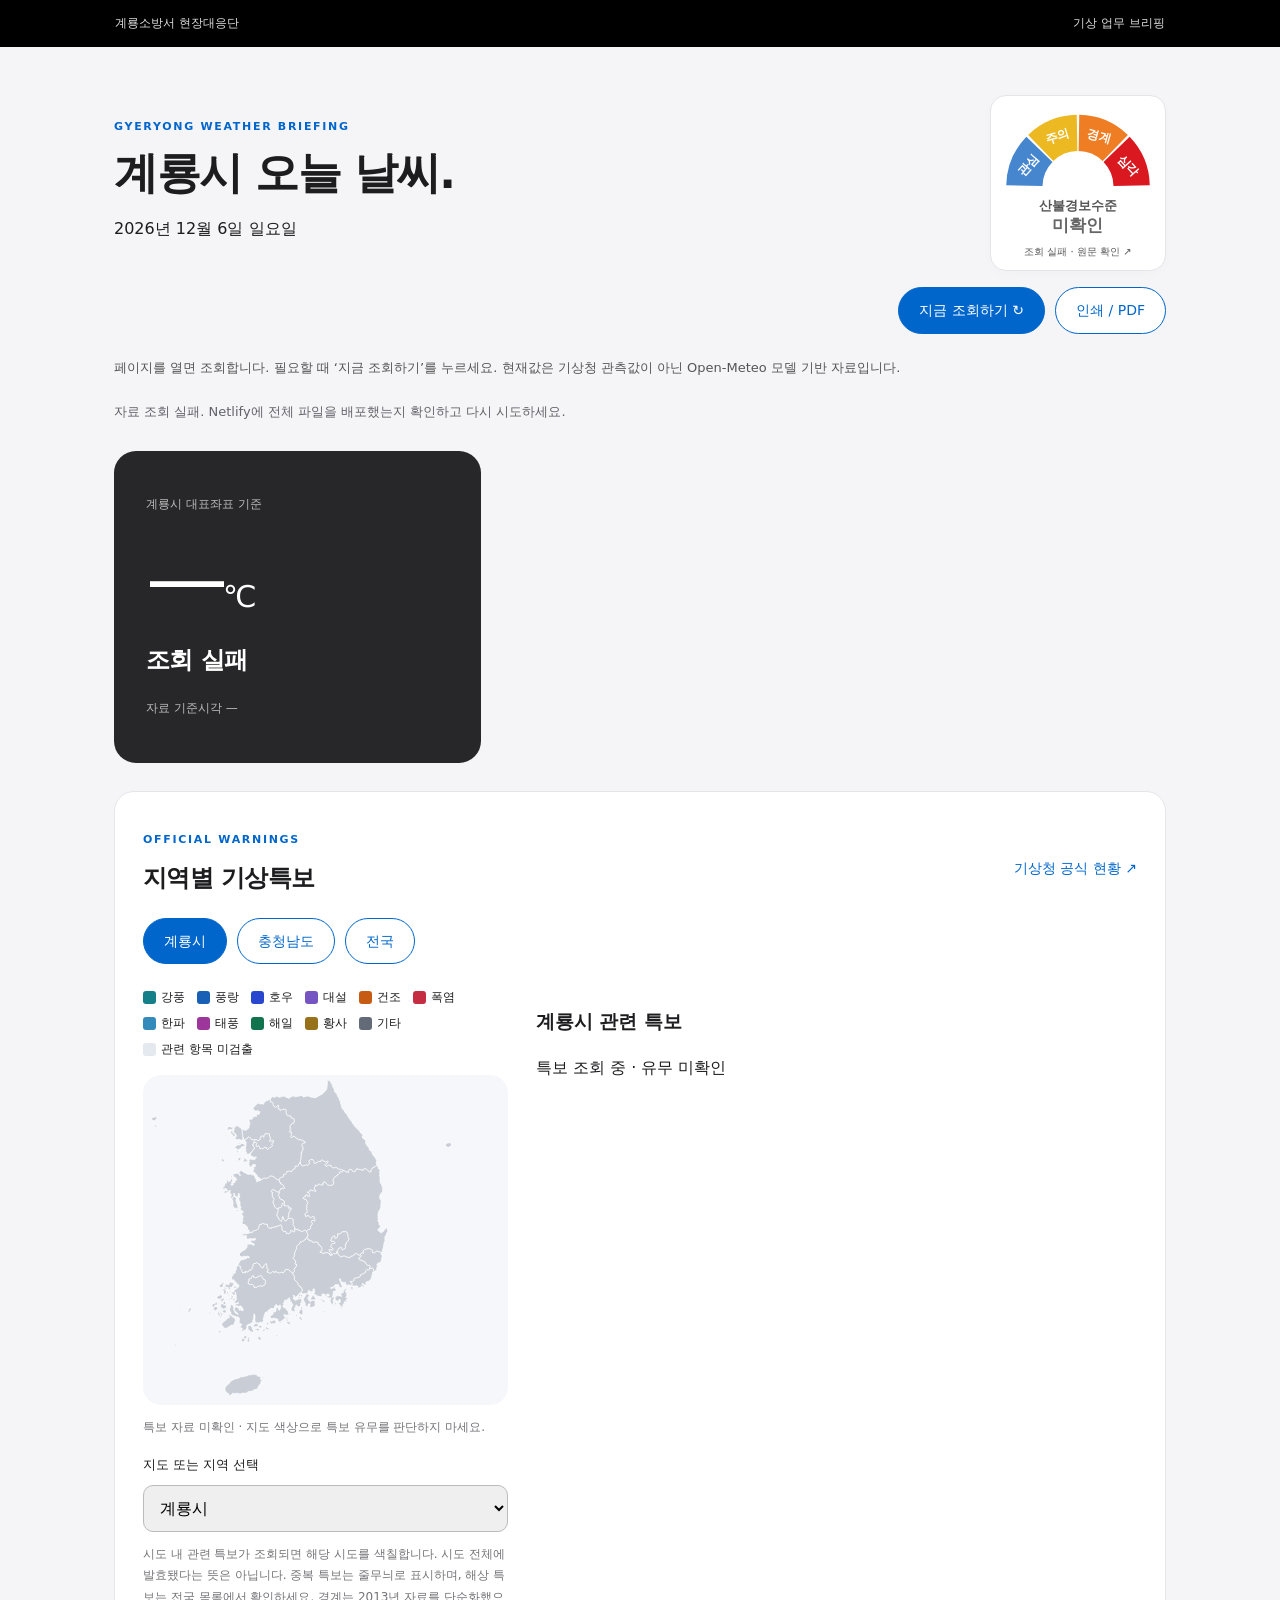
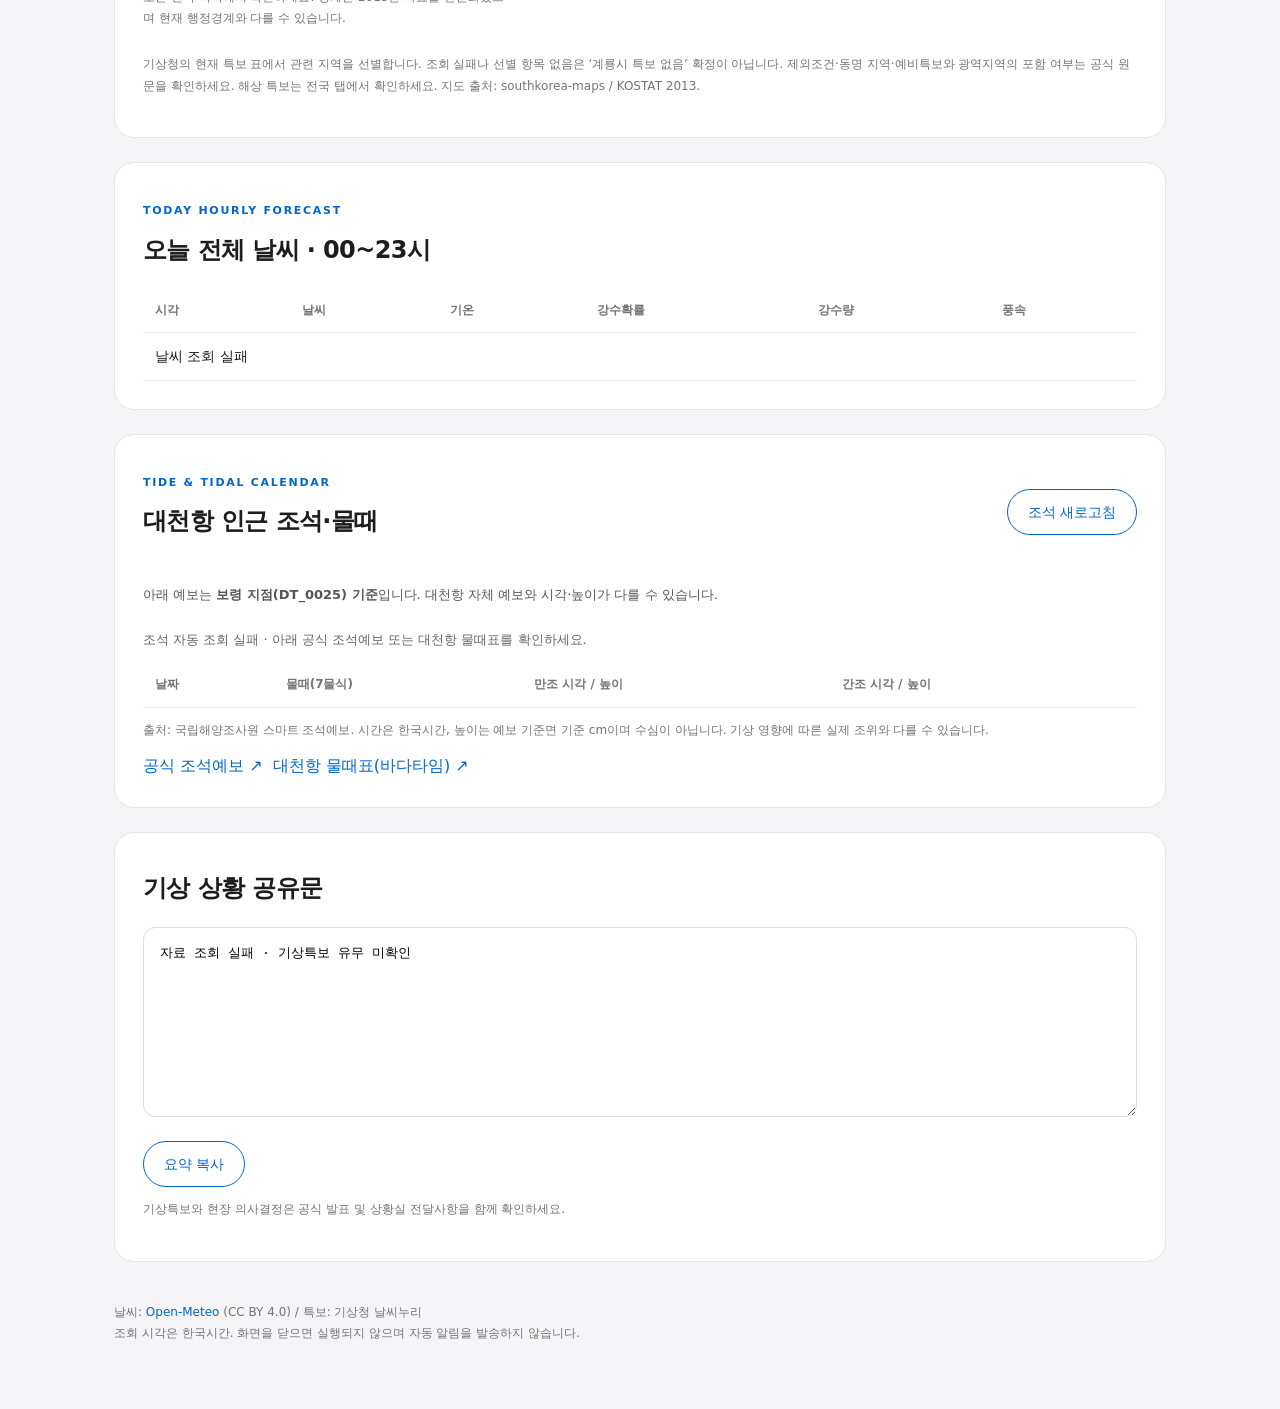
==== commit 321b54bd: "Add files via upload" ====
--- a/public/index.html
+++ b/public/index.html
@@ -1 +1 @@
-<!doctype html><html lang="ko"><head><meta charset="utf-8"><meta name="viewport" content="width=device-width,initial-scale=1"><title>계룡시 오늘 날씨·기상특보 | 현장대응단</title><link rel="stylesheet" href="style.css"></head><body><header><span>계룡소방서 현장대응단</span><span>기상 업무 브리핑</span></header><main><div class="top"><div><p class="eyebrow">GYERYONG WEATHER BRIEFING</p><h1>계룡시 오늘 날씨.</h1><p id="date"></p></div><div class="actions"><button id="refresh">지금 조회하기 ↻</button><button class="secondary" onclick="window.print()">인쇄 / PDF</button></div></div><p class="notice">페이지를 열면 조회합니다. 필요할 때 ‘지금 조회하기’를 누르세요. 현재값은 기상청 관측값이 아닌 Open-Meteo 모델 기반 자료입니다.</p><p id="status" role="status" aria-live="polite">자료 조회 준비 중</p><section class="weather"><div class="current"><p>계룡시 대표좌표 기준</p><div id="temperature">—<small>℃</small></div><h2 id="condition">조회 전</h2><p id="weatherTime">자료 기준시각 —</p></div><div class="metrics" id="metrics"></div></section><section class="panel fire-risk-panel"><div class="section-heading"><div><p class="eyebrow">CHUNGNAM FIRE RISK ALERT</p><h2>충청남도 화재위험경보</h2></div><a href="https://www.cn119.go.kr/" target="_blank" rel="noopener">충남소방본부 ↗</a></div><div class="forest-steps fire-steps" aria-label="화재위험경보 3단계"><span class="forest-caution">주의</span><span class="forest-alert">경계</span><span class="forest-serious">심각</span></div><p id="fireStatus" role="status">최근 확인 발령자료 읽는 중…</p><div id="fireRecord"></div><p class="fine">실시간 자동 연동이 아닌 확인일 기준 기록입니다. 기상특보로 단계를 추정하지 않습니다. 충남 개별 발령·변경·해제 여부는 소방본부 공문과 상황실 전파사항을 확인하세요.</p></section><section class="panel forest-panel"><div class="section-heading"><div><p class="eyebrow">FOREST FIRE CRISIS ALERT</p><h2>산불위기경보</h2></div><a href="https://www.forest.go.kr/kfsweb/kfs/idx/Index.do?mainType=01&amp;mn=NKFS_01" target="_blank" rel="noopener">산림청 공식 현황 ↗</a></div><div class="forest-steps" aria-label="산불위기경보 4단계"><span class="forest-interest">관심</span><span class="forest-caution">주의</span><span class="forest-alert">경계</span><span class="forest-serious">심각</span></div><div id="forestStatus" role="status">공식 발령현황 조회 중…</div><div id="forestItems"></div><p class="fine">산불위험지수·개별 산불 대응단계와 구분되는 위기경보입니다. 발령지역과 발령일시를 함께 확인하세요. 자동 확인 실패 시 단계를 추정하지 않습니다.</p><details><summary>공식 발표 확인 후 수동 기록</summary><p class="fine">이 기기에만 저장됩니다. 공식 자동 조회 결과를 대체하지 않습니다.</p><label>확인한 단계<select id="forestStage"><option value="">선택</option><option>관심</option><option>주의</option><option>경계</option><option>심각</option></select></label><label>적용 지역<input id="forestArea" placeholder="예: 전국 / 충청남도" maxlength="100"></label><label>발령일시<input id="forestIssued" type="datetime-local"></label><div class="actions"><button id="forestSave" class="secondary">확인 내용 기록</button><button id="forestClear" class="secondary">기록 삭제</button></div><p id="forestManual" class="fine" role="status"></p></details></section><section class="panel"><div class="section-heading"><div><p class="eyebrow">OFFICIAL WARNINGS</p><h2>지역별 기상특보</h2></div><a href="https://www.weather.go.kr/w/special-report/overall.do" target="_blank" rel="noopener">기상청 공식 현황 ↗</a></div><div class="actions" id="scopes"><button data-region="계룡시" aria-pressed="true">계룡시</button><button data-region="충청남도" aria-pressed="false">충청남도</button><button data-region="전국" aria-pressed="false">전국</button></div><div class="warning-layout"><div><div id="mapLegend" aria-label="특보 종류 색상 범례"></div><div id="map"></div><p id="mapStatus" class="fine" role="status"></p><label for="region">지도 또는 지역 선택</label><select id="region"></select><p class="fine">시도 내 관련 특보가 조회되면 해당 시도를 색칠합니다. 시도 전체에 발효됐다는 뜻은 아닙니다. 중복 특보는 줄무늬로 표시하며, 해상 특보는 전국 목록에서 확인하세요. 경계는 2013년 자료를 단순화했으며 현재 행정경계와 다를 수 있습니다.</p></div><div><h3 id="selectedRegion">계룡시 관련 특보</h3><div id="warnings"><p>조회 전 · 특보 유무 미확인</p></div></div></div><p class="fine">기상청의 현재 특보 표에서 관련 지역을 선별합니다. 조회 실패나 선별 항목 없음은 ‘계룡시 특보 없음’ 확정이 아닙니다. 제외조건·동명 지역·예비특보와 광역지역의 포함 여부는 공식 원문을 확인하세요. 해상 특보는 전국 탭에서 확인하세요. 지도 출처: southkorea-maps / KOSTAT 2013.</p></section><section class="panel"><p class="eyebrow">TODAY HOURLY FORECAST</p><h2>오늘 전체 날씨 · 00~23시</h2><div class="scroll"><table><thead><tr><th>시각</th><th>날씨</th><th>기온</th><th>강수확률</th><th>강수량</th><th>풍속</th></tr></thead><tbody id="hourly"><tr><td colspan="6">조회 전</td></tr></tbody></table></div></section><section class="panel"><div class="section-heading"><div><p class="eyebrow">TIDE &amp; TIDAL CALENDAR</p><h2>대천항 인근 조석·물때</h2></div><button class="secondary" id="tideRefresh">조석 새로고침</button></div><p class="notice">아래 예보는 <strong>보령 지점(DT_0025) 기준</strong>입니다. 대천항 자체 예보와 시각·높이가 다를 수 있습니다.</p><p id="tideStatus" role="status">조석 조회 준비 중</p><div class="scroll"><table><thead><tr><th>날짜</th><th>물때(7물식)</th><th>만조 시각 / 높이</th><th>간조 시각 / 높이</th></tr></thead><tbody id="tides"></tbody></table></div><p class="fine">출처: 국립해양조사원 스마트 조석예보. 시간은 한국시간, 높이는 예보 기준면 기준 cm이며 수심이 아닙니다. 기상 영향에 따른 실제 조위와 다를 수 있습니다.</p><div class="actions"><a href="https://www.khoa.go.kr/swtc/main.do" target="_blank" rel="noopener">공식 조석예보 ↗</a><a href="https://www.badatime.com/126.html" target="_blank" rel="noopener">대천항 물때표(바다타임) ↗</a></div></section><section class="panel"><h2>기상 상황 공유문</h2><textarea id="summary" readonly aria-label="복사할 기상 상황 요약">조회 후 요약문이 생성됩니다.</textarea><button class="secondary" id="copy">요약 복사</button><p class="fine">기상특보와 현장 의사결정은 공식 발표 및 상황실 전달사항을 함께 확인하세요.</p></section><footer>날씨: <a href="https://open-meteo.com/" target="_blank" rel="noopener">Open-Meteo</a> (CC BY 4.0) / 특보: 기상청 날씨누리<br>조회 시각은 한국시간. 화면을 닫으면 실행되지 않으며 자동 알림을 발송하지 않습니다.</footer></main><script src="app.js"></script></body></html>
+<!doctype html><html lang="ko"><head><meta charset="utf-8"><meta name="viewport" content="width=device-width,initial-scale=1"><title>계룡시 오늘 날씨·기상특보 | 현장대응단</title><link rel="stylesheet" href="style.css"></head><body><header><span>계룡소방서 현장대응단</span><span>기상 업무 브리핑</span></header><main><div class="top"><div class="top-copy"><p class="eyebrow">GYERYONG WEATHER BRIEFING</p><h1>계룡시 오늘 날씨.</h1><p id="date"></p></div><div class="top-tools"><a class="forest-widget" id="forestWidget" href="https://www.forest.go.kr/kfsweb/kfs/idx/Index.do?mainType=01&amp;mn=NKFS_01" target="_blank" rel="noopener" aria-label="산불경보수준 조회 중, 산림청 원문 새 창"><svg viewBox="0 0 240 240" aria-hidden="true"><path d="M21.02,123.27 A99,99 0 0 1 48.79,56.23 L84.75,90.96 A49,49 0 0 0 71.01,124.14 Z" fill="#4686ce"/><text x="51.63" y="96.68" text-anchor="middle" dominant-baseline="middle" transform="rotate(-48.0 51.63 96.68)" fill="white" font-size="17" font-weight="700">관심</text><path d="M51.23,53.79 A99,99 0 0 1 118.27,26.02 L119.14,76.01 A49,49 0 0 0 85.96,89.75 Z" fill="#edb922"/><text x="91.68" y="56.63" text-anchor="middle" dominant-baseline="middle" transform="rotate(-16.0 91.68 56.63)" fill="white" font-size="17" font-weight="700">주의</text><path d="M121.73,26.02 A99,99 0 0 1 188.77,53.79 L154.04,89.75 A49,49 0 0 0 120.86,76.01 Z" fill="#ee7d23"/><text x="148.32" y="56.63" text-anchor="middle" dominant-baseline="middle" transform="rotate(16.0 148.32 56.63)" fill="white" font-size="17" font-weight="700">경계</text><path d="M191.21,56.23 A99,99 0 0 1 218.98,123.27 L168.99,124.14 A49,49 0 0 0 155.25,90.96 Z" fill="#da1820"/><text x="188.37" y="96.68" text-anchor="middle" dominant-baseline="middle" transform="rotate(48.0 188.37 96.68)" fill="white" font-size="17" font-weight="700">심각</text><path id="forestNeedle" d="M114,126 L120,65 L126,126 Z" fill="#292d32" visibility="hidden"/><circle cx="120" cy="125" r="16" fill="#fff"/><text x="120" y="157" text-anchor="middle" fill="#555" font-size="18" font-weight="700">산불경보수준</text><text id="forestStageText" x="120" y="186" text-anchor="middle" fill="#666" font-size="23" font-weight="700">조회 중</text></svg><span id="forestStatus" role="status" aria-live="polite">산림청 원본 조회 중</span></a><div class="actions"><button id="refresh">지금 조회하기 ↻</button><button class="secondary" onclick="window.print()">인쇄 / PDF</button></div></div></div><p class="notice">페이지를 열면 조회합니다. 필요할 때 ‘지금 조회하기’를 누르세요. 현재값은 기상청 관측값이 아닌 Open-Meteo 모델 기반 자료입니다.</p><p id="status" role="status" aria-live="polite">자료 조회 준비 중</p><section class="weather"><div class="current"><p>계룡시 대표좌표 기준</p><div id="temperature">—<small>℃</small></div><h2 id="condition">조회 전</h2><p id="weatherTime">자료 기준시각 —</p></div><div class="metrics" id="metrics"></div></section><section class="panel"><div class="section-heading"><div><p class="eyebrow">OFFICIAL WARNINGS</p><h2>지역별 기상특보</h2></div><a href="https://www.weather.go.kr/w/special-report/overall.do" target="_blank" rel="noopener">기상청 공식 현황 ↗</a></div><div class="actions" id="scopes"><button data-region="계룡시" aria-pressed="true">계룡시</button><button data-region="충청남도" aria-pressed="false">충청남도</button><button data-region="전국" aria-pressed="false">전국</button></div><div class="warning-layout"><div><div id="mapLegend" aria-label="특보 종류 색상 범례"></div><div id="map"></div><p id="mapStatus" class="fine" role="status"></p><label for="region">지도 또는 지역 선택</label><select id="region"></select><p class="fine">시도 내 관련 특보가 조회되면 해당 시도를 색칠합니다. 시도 전체에 발효됐다는 뜻은 아닙니다. 중복 특보는 줄무늬로 표시하며, 해상 특보는 전국 목록에서 확인하세요. 경계는 2013년 자료를 단순화했으며 현재 행정경계와 다를 수 있습니다.</p></div><div><h3 id="selectedRegion">계룡시 관련 특보</h3><div id="warnings"><p>조회 전 · 특보 유무 미확인</p></div></div></div><p class="fine">기상청의 현재 특보 표에서 관련 지역을 선별합니다. 조회 실패나 선별 항목 없음은 ‘계룡시 특보 없음’ 확정이 아닙니다. 제외조건·동명 지역·예비특보와 광역지역의 포함 여부는 공식 원문을 확인하세요. 해상 특보는 전국 탭에서 확인하세요. 지도 출처: southkorea-maps / KOSTAT 2013.</p></section><section class="panel"><p class="eyebrow">TODAY HOURLY FORECAST</p><h2>오늘 전체 날씨 · 00~23시</h2><div class="scroll"><table><thead><tr><th>시각</th><th>날씨</th><th>기온</th><th>강수확률</th><th>강수량</th><th>풍속</th></tr></thead><tbody id="hourly"><tr><td colspan="6">조회 전</td></tr></tbody></table></div></section><section class="panel"><div class="section-heading"><div><p class="eyebrow">TIDE &amp; TIDAL CALENDAR</p><h2>대천항 인근 조석·물때</h2></div><button class="secondary" id="tideRefresh">조석 새로고침</button></div><p class="notice">아래 예보는 <strong>보령 지점(DT_0025) 기준</strong>입니다. 대천항 자체 예보와 시각·높이가 다를 수 있습니다.</p><p id="tideStatus" role="status">조석 조회 준비 중</p><div class="scroll"><table><thead><tr><th>날짜</th><th>물때(7물식)</th><th>만조 시각 / 높이</th><th>간조 시각 / 높이</th></tr></thead><tbody id="tides"></tbody></table></div><p class="fine">출처: 국립해양조사원 스마트 조석예보. 시간은 한국시간, 높이는 예보 기준면 기준 cm이며 수심이 아닙니다. 기상 영향에 따른 실제 조위와 다를 수 있습니다.</p><div class="actions"><a href="https://www.khoa.go.kr/swtc/main.do" target="_blank" rel="noopener">공식 조석예보 ↗</a><a href="https://www.badatime.com/126.html" target="_blank" rel="noopener">대천항 물때표(바다타임) ↗</a></div></section><section class="panel"><h2>기상 상황 공유문</h2><textarea id="summary" readonly aria-label="복사할 기상 상황 요약">조회 후 요약문이 생성됩니다.</textarea><button class="secondary" id="copy">요약 복사</button><p class="fine">기상특보와 현장 의사결정은 공식 발표 및 상황실 전달사항을 함께 확인하세요.</p></section><footer>날씨: <a href="https://open-meteo.com/" target="_blank" rel="noopener">Open-Meteo</a> (CC BY 4.0) / 특보: 기상청 날씨누리<br>조회 시각은 한국시간. 화면을 닫으면 실행되지 않으며 자동 알림을 발송하지 않습니다.</footer></main><script src="app.js"></script></body></html>
--- a/public/style.css
+++ b/public/style.css
@@ -3,3 +3,8 @@
 #map path.selected{stroke:#161616;stroke-width:4}#map path:hover,#map path:focus{stroke:#161616;stroke-width:4;filter:brightness(1.15)}#mapLegend{display:flex;flex-wrap:wrap;gap:7px 12px;margin-bottom:16px}.legend-item{display:inline-flex;align-items:center;gap:5px;font-size:12px}.legend-item i{display:inline-block;width:13px;height:13px;border-radius:3px}.forest-steps{display:grid;grid-template-columns:repeat(4,1fr);gap:8px;margin-bottom:20px}.forest-steps span{text-align:center;padding:12px 4px;border-radius:10px;font-weight:700}.forest-interest{background:#e1effb;color:#125ea0}.forest-caution{background:#fff5cb;color:#725900}.forest-alert{background:#ffead5;color:#974300}.forest-serious{background:#fce0e3;color:#a41525}.forest-record{border-left:4px solid #777;background:#f5f7fa;padding:16px;margin-top:12px}.forest-record p{margin:6px 0;font-size:14px}.forest-record strong{font-size:25px}.stage-관심{color:#125ea0}.stage-주의{color:#725900}.stage-경계{color:#974300}.stage-심각{color:#a41525}details{margin-top:16px}summary{cursor:pointer;color:#0066cc}details label{display:block;margin:12px 0}input{display:block;width:100%;padding:12px;border:1px solid #bbb;border-radius:10px;font:inherit;margin-top:8px}
 
 .fire-steps{grid-template-columns:repeat(3,1fr)}.fire-risk-panel{border-top:4px solid #d47720}
+
+.forest-steps .active-stage{outline:3px solid #1d1d1f;outline-offset:2px;position:relative}.forest-steps .active-stage:after{content:"현재";display:block;font-size:11px;margin-top:3px}
+
+.top{align-items:flex-start}.top-copy{padding-top:12px}.top-tools{display:flex;align-items:flex-end;flex-direction:column;gap:16px;flex-shrink:0}.forest-widget{display:block;width:176px;height:176px;position:relative;background:#fff;border:1px solid #e5e5e7;border-radius:16px;text-align:center;color:#555;box-shadow:0 3px 12px #00000005}.forest-widget svg{width:100%;height:100%;display:block}.forest-widget>span{position:absolute;left:6px;right:6px;bottom:12px;font-size:10px;line-height:1.3}.forest-widget:hover{border-color:#a7b4c4}.forest-widget:focus-visible{outline:3px solid #2997ff;outline-offset:3px}
+@media(max-width:760px){.top{flex-direction:row;gap:10px;flex-wrap:wrap}.top-copy{flex:1;min-width:155px}.top-copy h1{font-size:29px}.top-tools{display:contents}.forest-widget{width:144px;height:144px;flex-shrink:0}.forest-widget>span{font-size:9px;bottom:9px}.top>.top-tools>.actions{width:100%;margin-top:6px}}@media print{.forest-widget{width:144px;height:144px}.top-tools{display:block}}
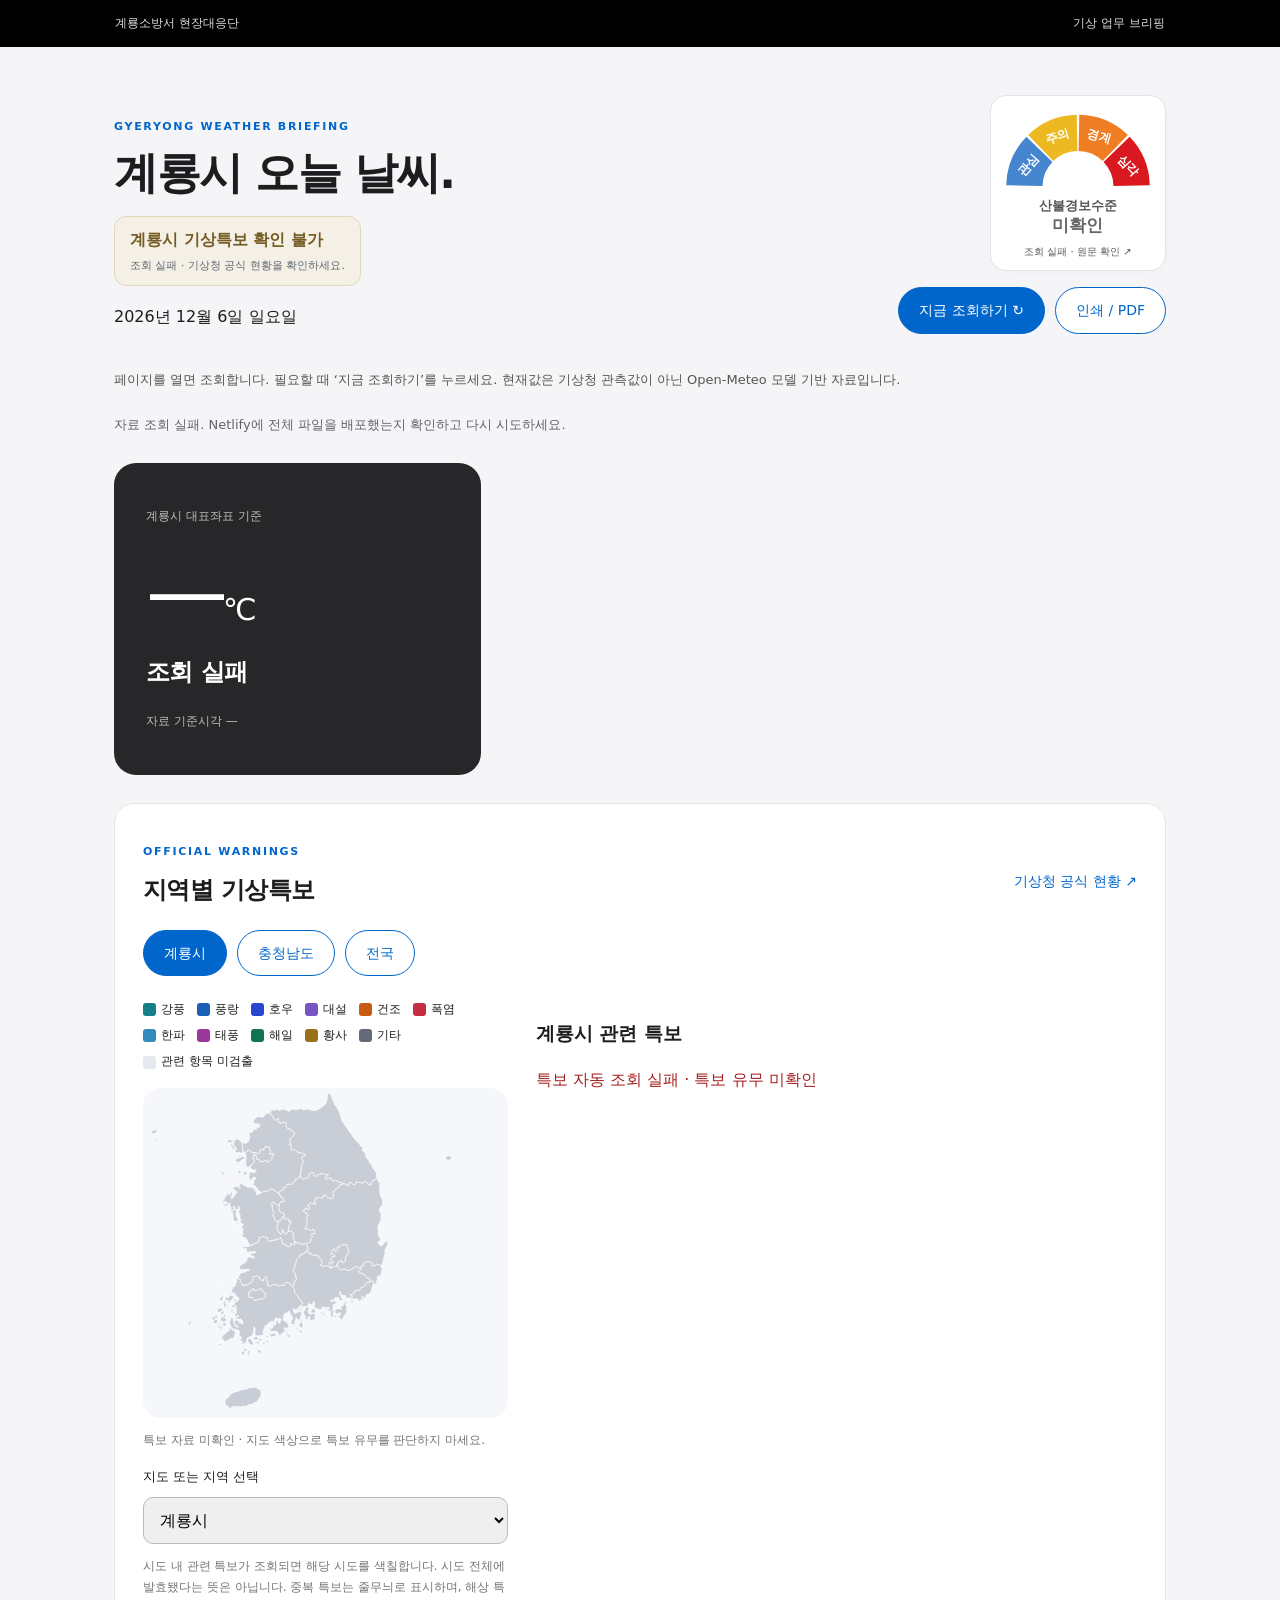
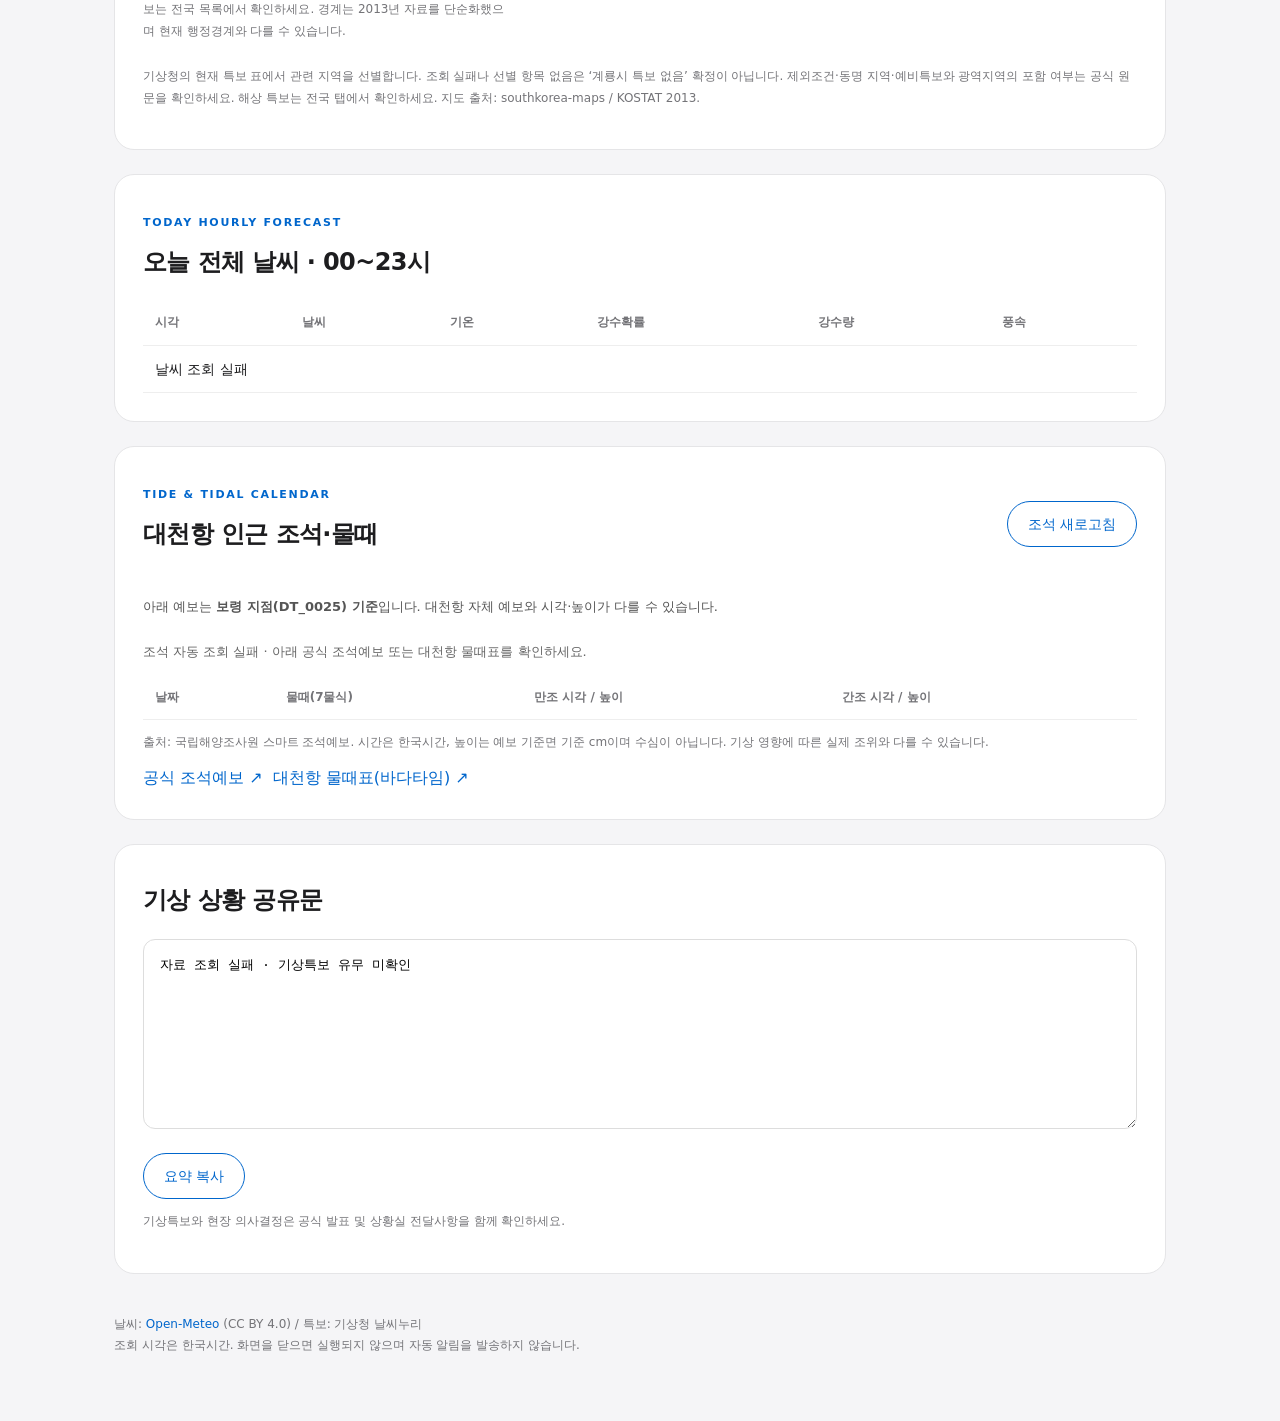
==== commit 4b73cc13: "Add files via upload" ====
--- a/public/index.html
+++ b/public/index.html
@@ -1 +1 @@
-<!doctype html><html lang="ko"><head><meta charset="utf-8"><meta name="viewport" content="width=device-width,initial-scale=1"><title>계룡시 오늘 날씨·기상특보 | 현장대응단</title><link rel="stylesheet" href="style.css"></head><body><header><span>계룡소방서 현장대응단</span><span>기상 업무 브리핑</span></header><main><div class="top"><div class="top-copy"><p class="eyebrow">GYERYONG WEATHER BRIEFING</p><h1>계룡시 오늘 날씨.</h1><p id="date"></p></div><div class="top-tools"><a class="forest-widget" id="forestWidget" href="https://www.forest.go.kr/kfsweb/kfs/idx/Index.do?mainType=01&amp;mn=NKFS_01" target="_blank" rel="noopener" aria-label="산불경보수준 조회 중, 산림청 원문 새 창"><svg viewBox="0 0 240 240" aria-hidden="true"><path d="M21.02,123.27 A99,99 0 0 1 48.79,56.23 L84.75,90.96 A49,49 0 0 0 71.01,124.14 Z" fill="#4686ce"/><text x="51.63" y="96.68" text-anchor="middle" dominant-baseline="middle" transform="rotate(-48.0 51.63 96.68)" fill="white" font-size="17" font-weight="700">관심</text><path d="M51.23,53.79 A99,99 0 0 1 118.27,26.02 L119.14,76.01 A49,49 0 0 0 85.96,89.75 Z" fill="#edb922"/><text x="91.68" y="56.63" text-anchor="middle" dominant-baseline="middle" transform="rotate(-16.0 91.68 56.63)" fill="white" font-size="17" font-weight="700">주의</text><path d="M121.73,26.02 A99,99 0 0 1 188.77,53.79 L154.04,89.75 A49,49 0 0 0 120.86,76.01 Z" fill="#ee7d23"/><text x="148.32" y="56.63" text-anchor="middle" dominant-baseline="middle" transform="rotate(16.0 148.32 56.63)" fill="white" font-size="17" font-weight="700">경계</text><path d="M191.21,56.23 A99,99 0 0 1 218.98,123.27 L168.99,124.14 A49,49 0 0 0 155.25,90.96 Z" fill="#da1820"/><text x="188.37" y="96.68" text-anchor="middle" dominant-baseline="middle" transform="rotate(48.0 188.37 96.68)" fill="white" font-size="17" font-weight="700">심각</text><path id="forestNeedle" d="M114,126 L120,65 L126,126 Z" fill="#292d32" visibility="hidden"/><circle cx="120" cy="125" r="16" fill="#fff"/><text x="120" y="157" text-anchor="middle" fill="#555" font-size="18" font-weight="700">산불경보수준</text><text id="forestStageText" x="120" y="186" text-anchor="middle" fill="#666" font-size="23" font-weight="700">조회 중</text></svg><span id="forestStatus" role="status" aria-live="polite">산림청 원본 조회 중</span></a><div class="actions"><button id="refresh">지금 조회하기 ↻</button><button class="secondary" onclick="window.print()">인쇄 / PDF</button></div></div></div><p class="notice">페이지를 열면 조회합니다. 필요할 때 ‘지금 조회하기’를 누르세요. 현재값은 기상청 관측값이 아닌 Open-Meteo 모델 기반 자료입니다.</p><p id="status" role="status" aria-live="polite">자료 조회 준비 중</p><section class="weather"><div class="current"><p>계룡시 대표좌표 기준</p><div id="temperature">—<small>℃</small></div><h2 id="condition">조회 전</h2><p id="weatherTime">자료 기준시각 —</p></div><div class="metrics" id="metrics"></div></section><section class="panel"><div class="section-heading"><div><p class="eyebrow">OFFICIAL WARNINGS</p><h2>지역별 기상특보</h2></div><a href="https://www.weather.go.kr/w/special-report/overall.do" target="_blank" rel="noopener">기상청 공식 현황 ↗</a></div><div class="actions" id="scopes"><button data-region="계룡시" aria-pressed="true">계룡시</button><button data-region="충청남도" aria-pressed="false">충청남도</button><button data-region="전국" aria-pressed="false">전국</button></div><div class="warning-layout"><div><div id="mapLegend" aria-label="특보 종류 색상 범례"></div><div id="map"></div><p id="mapStatus" class="fine" role="status"></p><label for="region">지도 또는 지역 선택</label><select id="region"></select><p class="fine">시도 내 관련 특보가 조회되면 해당 시도를 색칠합니다. 시도 전체에 발효됐다는 뜻은 아닙니다. 중복 특보는 줄무늬로 표시하며, 해상 특보는 전국 목록에서 확인하세요. 경계는 2013년 자료를 단순화했으며 현재 행정경계와 다를 수 있습니다.</p></div><div><h3 id="selectedRegion">계룡시 관련 특보</h3><div id="warnings"><p>조회 전 · 특보 유무 미확인</p></div></div></div><p class="fine">기상청의 현재 특보 표에서 관련 지역을 선별합니다. 조회 실패나 선별 항목 없음은 ‘계룡시 특보 없음’ 확정이 아닙니다. 제외조건·동명 지역·예비특보와 광역지역의 포함 여부는 공식 원문을 확인하세요. 해상 특보는 전국 탭에서 확인하세요. 지도 출처: southkorea-maps / KOSTAT 2013.</p></section><section class="panel"><p class="eyebrow">TODAY HOURLY FORECAST</p><h2>오늘 전체 날씨 · 00~23시</h2><div class="scroll"><table><thead><tr><th>시각</th><th>날씨</th><th>기온</th><th>강수확률</th><th>강수량</th><th>풍속</th></tr></thead><tbody id="hourly"><tr><td colspan="6">조회 전</td></tr></tbody></table></div></section><section class="panel"><div class="section-heading"><div><p class="eyebrow">TIDE &amp; TIDAL CALENDAR</p><h2>대천항 인근 조석·물때</h2></div><button class="secondary" id="tideRefresh">조석 새로고침</button></div><p class="notice">아래 예보는 <strong>보령 지점(DT_0025) 기준</strong>입니다. 대천항 자체 예보와 시각·높이가 다를 수 있습니다.</p><p id="tideStatus" role="status">조석 조회 준비 중</p><div class="scroll"><table><thead><tr><th>날짜</th><th>물때(7물식)</th><th>만조 시각 / 높이</th><th>간조 시각 / 높이</th></tr></thead><tbody id="tides"></tbody></table></div><p class="fine">출처: 국립해양조사원 스마트 조석예보. 시간은 한국시간, 높이는 예보 기준면 기준 cm이며 수심이 아닙니다. 기상 영향에 따른 실제 조위와 다를 수 있습니다.</p><div class="actions"><a href="https://www.khoa.go.kr/swtc/main.do" target="_blank" rel="noopener">공식 조석예보 ↗</a><a href="https://www.badatime.com/126.html" target="_blank" rel="noopener">대천항 물때표(바다타임) ↗</a></div></section><section class="panel"><h2>기상 상황 공유문</h2><textarea id="summary" readonly aria-label="복사할 기상 상황 요약">조회 후 요약문이 생성됩니다.</textarea><button class="secondary" id="copy">요약 복사</button><p class="fine">기상특보와 현장 의사결정은 공식 발표 및 상황실 전달사항을 함께 확인하세요.</p></section><footer>날씨: <a href="https://open-meteo.com/" target="_blank" rel="noopener">Open-Meteo</a> (CC BY 4.0) / 특보: 기상청 날씨누리<br>조회 시각은 한국시간. 화면을 닫으면 실행되지 않으며 자동 알림을 발송하지 않습니다.</footer></main><script src="app.js"></script></body></html>
+<!doctype html><html lang="ko"><head><meta charset="utf-8"><meta name="viewport" content="width=device-width,initial-scale=1"><title>계룡시 오늘 날씨·기상특보 | 현장대응단</title><link rel="stylesheet" href="style.css"></head><body><header><span>계룡소방서 현장대응단</span><span>기상 업무 브리핑</span></header><main><div class="top"><div class="top-copy"><p class="eyebrow">GYERYONG WEATHER BRIEFING</p><h1>계룡시 오늘 날씨.</h1><div id="gyeryongAlert" class="local-alert loading" role="status" aria-live="polite"><strong id="gyeryongAlertText">계룡시 기상특보 조회 중…</strong><small id="gyeryongAlertNote">최신 자료를 확인하고 있습니다.</small></div><p id="date"></p></div><div class="top-tools"><a class="forest-widget" id="forestWidget" href="https://www.forest.go.kr/kfsweb/kfs/idx/Index.do?mainType=01&amp;mn=NKFS_01" target="_blank" rel="noopener" aria-label="산불경보수준 조회 중, 산림청 원문 새 창"><svg viewBox="0 0 240 240" aria-hidden="true"><path d="M21.02,123.27 A99,99 0 0 1 48.79,56.23 L84.75,90.96 A49,49 0 0 0 71.01,124.14 Z" fill="#4686ce"/><text x="51.63" y="96.68" text-anchor="middle" dominant-baseline="middle" transform="rotate(-48.0 51.63 96.68)" fill="white" font-size="17" font-weight="700">관심</text><path d="M51.23,53.79 A99,99 0 0 1 118.27,26.02 L119.14,76.01 A49,49 0 0 0 85.96,89.75 Z" fill="#edb922"/><text x="91.68" y="56.63" text-anchor="middle" dominant-baseline="middle" transform="rotate(-16.0 91.68 56.63)" fill="white" font-size="17" font-weight="700">주의</text><path d="M121.73,26.02 A99,99 0 0 1 188.77,53.79 L154.04,89.75 A49,49 0 0 0 120.86,76.01 Z" fill="#ee7d23"/><text x="148.32" y="56.63" text-anchor="middle" dominant-baseline="middle" transform="rotate(16.0 148.32 56.63)" fill="white" font-size="17" font-weight="700">경계</text><path d="M191.21,56.23 A99,99 0 0 1 218.98,123.27 L168.99,124.14 A49,49 0 0 0 155.25,90.96 Z" fill="#da1820"/><text x="188.37" y="96.68" text-anchor="middle" dominant-baseline="middle" transform="rotate(48.0 188.37 96.68)" fill="white" font-size="17" font-weight="700">심각</text><path id="forestNeedle" d="M114,126 L120,65 L126,126 Z" fill="#292d32" visibility="hidden"/><circle cx="120" cy="125" r="16" fill="#fff"/><text x="120" y="157" text-anchor="middle" fill="#555" font-size="18" font-weight="700">산불경보수준</text><text id="forestStageText" x="120" y="186" text-anchor="middle" fill="#666" font-size="23" font-weight="700">조회 중</text></svg><span id="forestStatus" role="status" aria-live="polite">산림청 원본 조회 중</span></a><div class="actions"><button id="refresh">지금 조회하기 ↻</button><button class="secondary" onclick="window.print()">인쇄 / PDF</button></div></div></div><p class="notice">페이지를 열면 조회합니다. 필요할 때 ‘지금 조회하기’를 누르세요. 현재값은 기상청 관측값이 아닌 Open-Meteo 모델 기반 자료입니다.</p><p id="status" role="status" aria-live="polite">자료 조회 준비 중</p><section class="weather"><div class="current"><p>계룡시 대표좌표 기준</p><div id="temperature">—<small>℃</small></div><h2 id="condition">조회 전</h2><p id="weatherTime">자료 기준시각 —</p></div><div class="metrics" id="metrics"></div></section><section class="panel"><div class="section-heading"><div><p class="eyebrow">OFFICIAL WARNINGS</p><h2>지역별 기상특보</h2></div><a href="https://www.weather.go.kr/w/special-report/overall.do" target="_blank" rel="noopener">기상청 공식 현황 ↗</a></div><div class="actions" id="scopes"><button data-region="계룡시" aria-pressed="true">계룡시</button><button data-region="충청남도" aria-pressed="false">충청남도</button><button data-region="전국" aria-pressed="false">전국</button></div><div class="warning-layout"><div><div id="mapLegend" aria-label="특보 종류 색상 범례"></div><div id="map"></div><p id="mapStatus" class="fine" role="status"></p><label for="region">지도 또는 지역 선택</label><select id="region"></select><p class="fine">시도 내 관련 특보가 조회되면 해당 시도를 색칠합니다. 시도 전체에 발효됐다는 뜻은 아닙니다. 중복 특보는 줄무늬로 표시하며, 해상 특보는 전국 목록에서 확인하세요. 경계는 2013년 자료를 단순화했으며 현재 행정경계와 다를 수 있습니다.</p></div><div><h3 id="selectedRegion">계룡시 관련 특보</h3><div id="warnings"><p>조회 전 · 특보 유무 미확인</p></div></div></div><p class="fine">기상청의 현재 특보 표에서 관련 지역을 선별합니다. 조회 실패나 선별 항목 없음은 ‘계룡시 특보 없음’ 확정이 아닙니다. 제외조건·동명 지역·예비특보와 광역지역의 포함 여부는 공식 원문을 확인하세요. 해상 특보는 전국 탭에서 확인하세요. 지도 출처: southkorea-maps / KOSTAT 2013.</p></section><section class="panel"><p class="eyebrow">TODAY HOURLY FORECAST</p><h2>오늘 전체 날씨 · 00~23시</h2><div class="scroll"><table><thead><tr><th>시각</th><th>날씨</th><th>기온</th><th>강수확률</th><th>강수량</th><th>풍속</th></tr></thead><tbody id="hourly"><tr><td colspan="6">조회 전</td></tr></tbody></table></div></section><section class="panel"><div class="section-heading"><div><p class="eyebrow">TIDE &amp; TIDAL CALENDAR</p><h2>대천항 인근 조석·물때</h2></div><button class="secondary" id="tideRefresh">조석 새로고침</button></div><p class="notice">아래 예보는 <strong>보령 지점(DT_0025) 기준</strong>입니다. 대천항 자체 예보와 시각·높이가 다를 수 있습니다.</p><p id="tideStatus" role="status">조석 조회 준비 중</p><div class="scroll"><table><thead><tr><th>날짜</th><th>물때(7물식)</th><th>만조 시각 / 높이</th><th>간조 시각 / 높이</th></tr></thead><tbody id="tides"></tbody></table></div><p class="fine">출처: 국립해양조사원 스마트 조석예보. 시간은 한국시간, 높이는 예보 기준면 기준 cm이며 수심이 아닙니다. 기상 영향에 따른 실제 조위와 다를 수 있습니다.</p><div class="actions"><a href="https://www.khoa.go.kr/swtc/main.do" target="_blank" rel="noopener">공식 조석예보 ↗</a><a href="https://www.badatime.com/126.html" target="_blank" rel="noopener">대천항 물때표(바다타임) ↗</a></div></section><section class="panel"><h2>기상 상황 공유문</h2><textarea id="summary" readonly aria-label="복사할 기상 상황 요약">조회 후 요약문이 생성됩니다.</textarea><button class="secondary" id="copy">요약 복사</button><p class="fine">기상특보와 현장 의사결정은 공식 발표 및 상황실 전달사항을 함께 확인하세요.</p></section><footer>날씨: <a href="https://open-meteo.com/" target="_blank" rel="noopener">Open-Meteo</a> (CC BY 4.0) / 특보: 기상청 날씨누리<br>조회 시각은 한국시간. 화면을 닫으면 실행되지 않으며 자동 알림을 발송하지 않습니다.</footer></main><script src="app.js"></script></body></html>
--- a/public/style.css
+++ b/public/style.css
@@ -8,3 +8,5 @@
 
 .top{align-items:flex-start}.top-copy{padding-top:12px}.top-tools{display:flex;align-items:flex-end;flex-direction:column;gap:16px;flex-shrink:0}.forest-widget{display:block;width:176px;height:176px;position:relative;background:#fff;border:1px solid #e5e5e7;border-radius:16px;text-align:center;color:#555;box-shadow:0 3px 12px #00000005}.forest-widget svg{width:100%;height:100%;display:block}.forest-widget>span{position:absolute;left:6px;right:6px;bottom:12px;font-size:10px;line-height:1.3}.forest-widget:hover{border-color:#a7b4c4}.forest-widget:focus-visible{outline:3px solid #2997ff;outline-offset:3px}
 @media(max-width:760px){.top{flex-direction:row;gap:10px;flex-wrap:wrap}.top-copy{flex:1;min-width:155px}.top-copy h1{font-size:29px}.top-tools{display:contents}.forest-widget{width:144px;height:144px;flex-shrink:0}.forest-widget>span{font-size:9px;bottom:9px}.top>.top-tools>.actions{width:100%;margin-top:6px}}@media print{.forest-widget{width:144px;height:144px}.top-tools{display:block}}
+
+.local-alert{display:inline-flex;flex-direction:column;gap:5px;padding:11px 15px;margin:8px 0 2px;border-radius:12px;border:1px solid #dce2e9;background:#edf1f6;max-width:620px}.local-alert strong{font-size:16px;line-height:1.5}.local-alert small{font-size:11px;line-height:1.6;color:#606873}.local-alert.none{background:#edf6f1;border-color:#cfe3d8;color:#246747}.local-alert.active{background:#fff1df;border-color:#efcd9c;color:#8b4600}.local-alert.unknown{background:#f4f0e6;border-color:#e1d7bc;color:#745a23}@media(max-width:760px){.local-alert strong{font-size:14px}.local-alert{padding:10px 12px}}
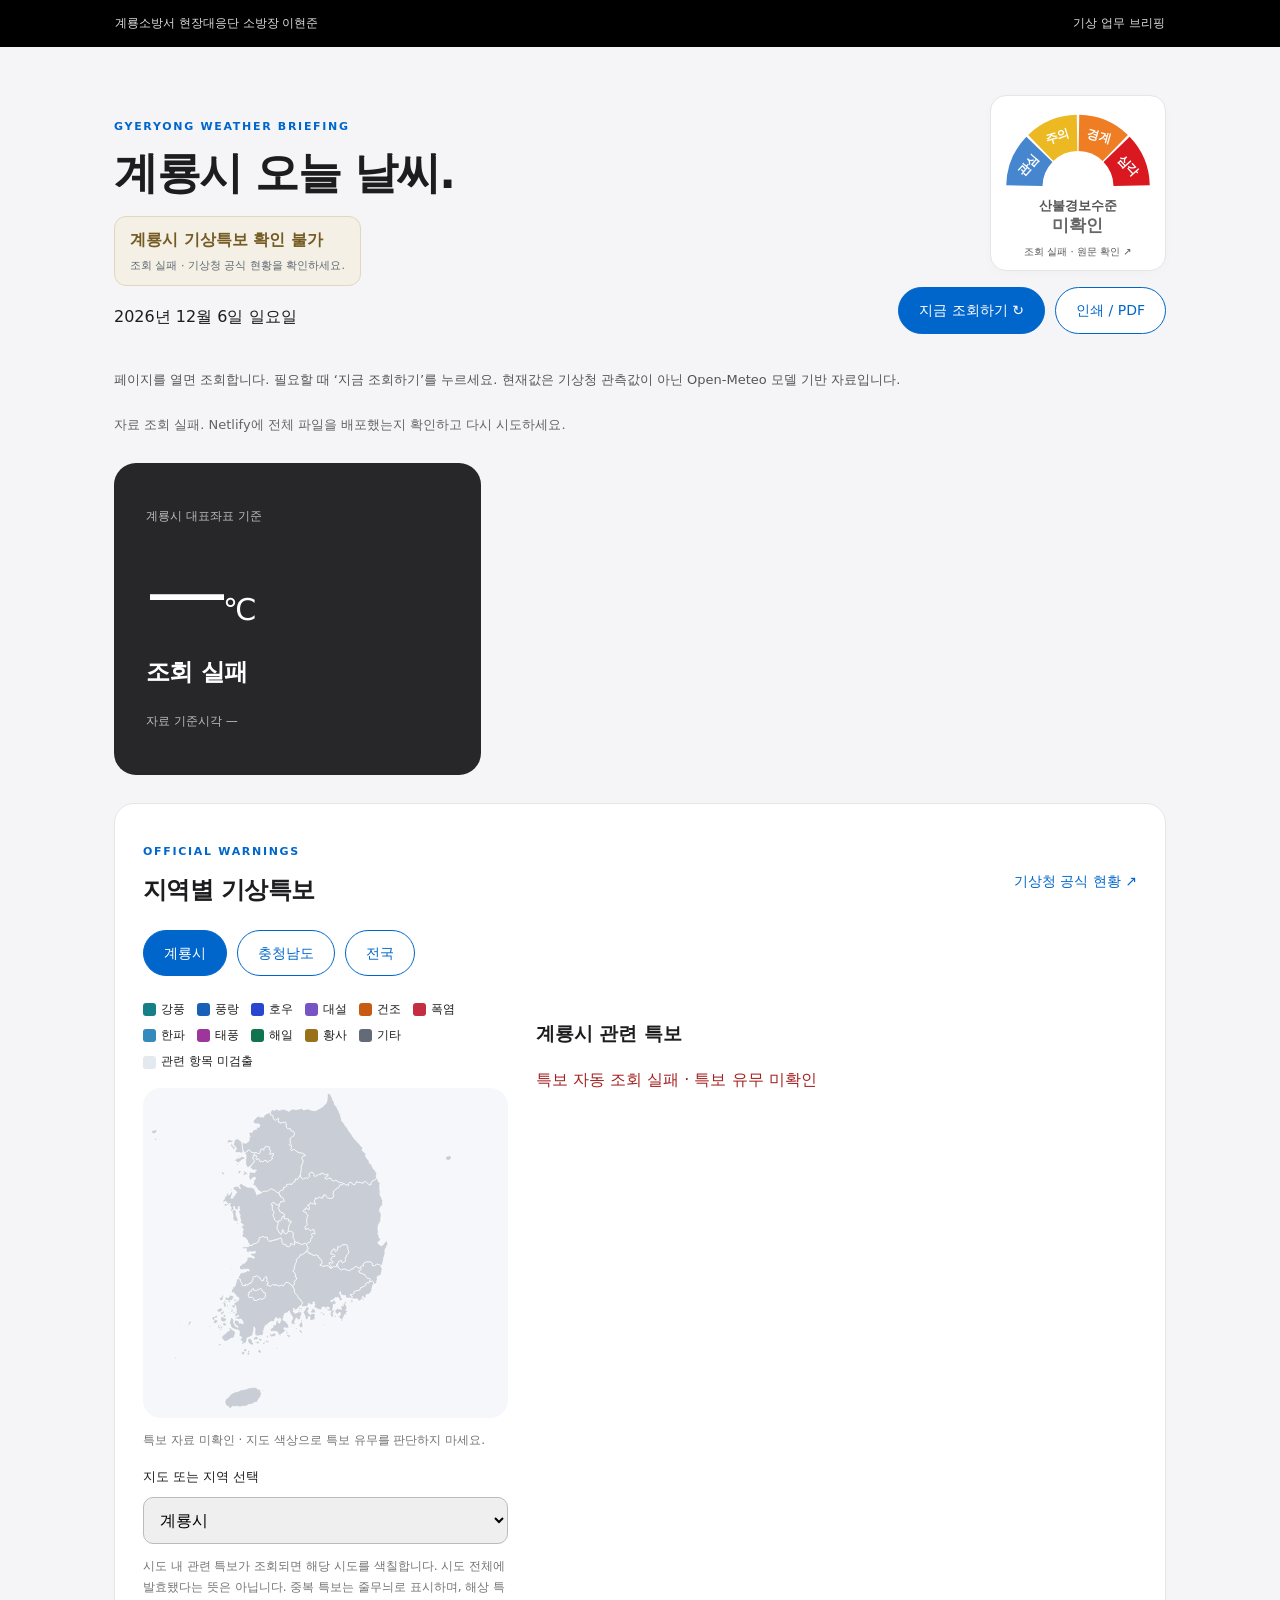
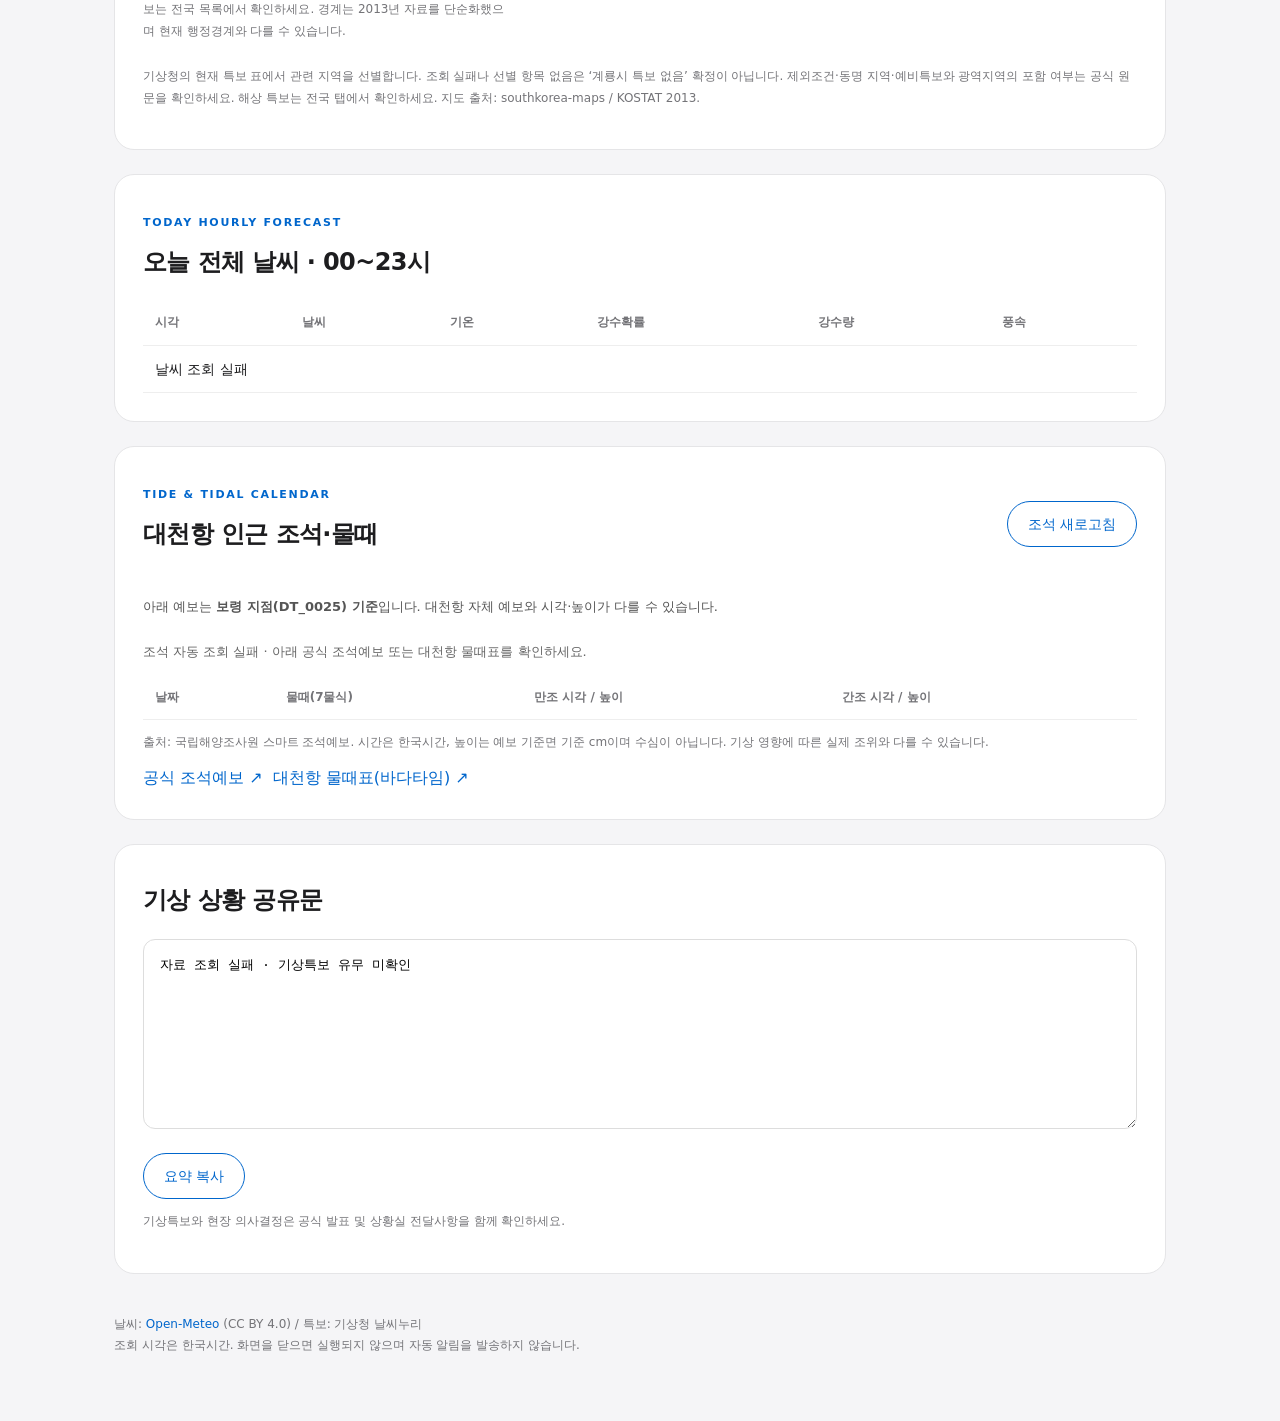
==== commit 5faa5d43: "Update index.html" ====
--- a/public/index.html
+++ b/public/index.html
@@ -1 +1 @@
-<!doctype html><html lang="ko"><head><meta charset="utf-8"><meta name="viewport" content="width=device-width,initial-scale=1"><title>계룡시 오늘 날씨·기상특보 | 현장대응단</title><link rel="stylesheet" href="style.css"></head><body><header><span>계룡소방서 현장대응단</span><span>기상 업무 브리핑</span></header><main><div class="top"><div class="top-copy"><p class="eyebrow">GYERYONG WEATHER BRIEFING</p><h1>계룡시 오늘 날씨.</h1><div id="gyeryongAlert" class="local-alert loading" role="status" aria-live="polite"><strong id="gyeryongAlertText">계룡시 기상특보 조회 중…</strong><small id="gyeryongAlertNote">최신 자료를 확인하고 있습니다.</small></div><p id="date"></p></div><div class="top-tools"><a class="forest-widget" id="forestWidget" href="https://www.forest.go.kr/kfsweb/kfs/idx/Index.do?mainType=01&amp;mn=NKFS_01" target="_blank" rel="noopener" aria-label="산불경보수준 조회 중, 산림청 원문 새 창"><svg viewBox="0 0 240 240" aria-hidden="true"><path d="M21.02,123.27 A99,99 0 0 1 48.79,56.23 L84.75,90.96 A49,49 0 0 0 71.01,124.14 Z" fill="#4686ce"/><text x="51.63" y="96.68" text-anchor="middle" dominant-baseline="middle" transform="rotate(-48.0 51.63 96.68)" fill="white" font-size="17" font-weight="700">관심</text><path d="M51.23,53.79 A99,99 0 0 1 118.27,26.02 L119.14,76.01 A49,49 0 0 0 85.96,89.75 Z" fill="#edb922"/><text x="91.68" y="56.63" text-anchor="middle" dominant-baseline="middle" transform="rotate(-16.0 91.68 56.63)" fill="white" font-size="17" font-weight="700">주의</text><path d="M121.73,26.02 A99,99 0 0 1 188.77,53.79 L154.04,89.75 A49,49 0 0 0 120.86,76.01 Z" fill="#ee7d23"/><text x="148.32" y="56.63" text-anchor="middle" dominant-baseline="middle" transform="rotate(16.0 148.32 56.63)" fill="white" font-size="17" font-weight="700">경계</text><path d="M191.21,56.23 A99,99 0 0 1 218.98,123.27 L168.99,124.14 A49,49 0 0 0 155.25,90.96 Z" fill="#da1820"/><text x="188.37" y="96.68" text-anchor="middle" dominant-baseline="middle" transform="rotate(48.0 188.37 96.68)" fill="white" font-size="17" font-weight="700">심각</text><path id="forestNeedle" d="M114,126 L120,65 L126,126 Z" fill="#292d32" visibility="hidden"/><circle cx="120" cy="125" r="16" fill="#fff"/><text x="120" y="157" text-anchor="middle" fill="#555" font-size="18" font-weight="700">산불경보수준</text><text id="forestStageText" x="120" y="186" text-anchor="middle" fill="#666" font-size="23" font-weight="700">조회 중</text></svg><span id="forestStatus" role="status" aria-live="polite">산림청 원본 조회 중</span></a><div class="actions"><button id="refresh">지금 조회하기 ↻</button><button class="secondary" onclick="window.print()">인쇄 / PDF</button></div></div></div><p class="notice">페이지를 열면 조회합니다. 필요할 때 ‘지금 조회하기’를 누르세요. 현재값은 기상청 관측값이 아닌 Open-Meteo 모델 기반 자료입니다.</p><p id="status" role="status" aria-live="polite">자료 조회 준비 중</p><section class="weather"><div class="current"><p>계룡시 대표좌표 기준</p><div id="temperature">—<small>℃</small></div><h2 id="condition">조회 전</h2><p id="weatherTime">자료 기준시각 —</p></div><div class="metrics" id="metrics"></div></section><section class="panel"><div class="section-heading"><div><p class="eyebrow">OFFICIAL WARNINGS</p><h2>지역별 기상특보</h2></div><a href="https://www.weather.go.kr/w/special-report/overall.do" target="_blank" rel="noopener">기상청 공식 현황 ↗</a></div><div class="actions" id="scopes"><button data-region="계룡시" aria-pressed="true">계룡시</button><button data-region="충청남도" aria-pressed="false">충청남도</button><button data-region="전국" aria-pressed="false">전국</button></div><div class="warning-layout"><div><div id="mapLegend" aria-label="특보 종류 색상 범례"></div><div id="map"></div><p id="mapStatus" class="fine" role="status"></p><label for="region">지도 또는 지역 선택</label><select id="region"></select><p class="fine">시도 내 관련 특보가 조회되면 해당 시도를 색칠합니다. 시도 전체에 발효됐다는 뜻은 아닙니다. 중복 특보는 줄무늬로 표시하며, 해상 특보는 전국 목록에서 확인하세요. 경계는 2013년 자료를 단순화했으며 현재 행정경계와 다를 수 있습니다.</p></div><div><h3 id="selectedRegion">계룡시 관련 특보</h3><div id="warnings"><p>조회 전 · 특보 유무 미확인</p></div></div></div><p class="fine">기상청의 현재 특보 표에서 관련 지역을 선별합니다. 조회 실패나 선별 항목 없음은 ‘계룡시 특보 없음’ 확정이 아닙니다. 제외조건·동명 지역·예비특보와 광역지역의 포함 여부는 공식 원문을 확인하세요. 해상 특보는 전국 탭에서 확인하세요. 지도 출처: southkorea-maps / KOSTAT 2013.</p></section><section class="panel"><p class="eyebrow">TODAY HOURLY FORECAST</p><h2>오늘 전체 날씨 · 00~23시</h2><div class="scroll"><table><thead><tr><th>시각</th><th>날씨</th><th>기온</th><th>강수확률</th><th>강수량</th><th>풍속</th></tr></thead><tbody id="hourly"><tr><td colspan="6">조회 전</td></tr></tbody></table></div></section><section class="panel"><div class="section-heading"><div><p class="eyebrow">TIDE &amp; TIDAL CALENDAR</p><h2>대천항 인근 조석·물때</h2></div><button class="secondary" id="tideRefresh">조석 새로고침</button></div><p class="notice">아래 예보는 <strong>보령 지점(DT_0025) 기준</strong>입니다. 대천항 자체 예보와 시각·높이가 다를 수 있습니다.</p><p id="tideStatus" role="status">조석 조회 준비 중</p><div class="scroll"><table><thead><tr><th>날짜</th><th>물때(7물식)</th><th>만조 시각 / 높이</th><th>간조 시각 / 높이</th></tr></thead><tbody id="tides"></tbody></table></div><p class="fine">출처: 국립해양조사원 스마트 조석예보. 시간은 한국시간, 높이는 예보 기준면 기준 cm이며 수심이 아닙니다. 기상 영향에 따른 실제 조위와 다를 수 있습니다.</p><div class="actions"><a href="https://www.khoa.go.kr/swtc/main.do" target="_blank" rel="noopener">공식 조석예보 ↗</a><a href="https://www.badatime.com/126.html" target="_blank" rel="noopener">대천항 물때표(바다타임) ↗</a></div></section><section class="panel"><h2>기상 상황 공유문</h2><textarea id="summary" readonly aria-label="복사할 기상 상황 요약">조회 후 요약문이 생성됩니다.</textarea><button class="secondary" id="copy">요약 복사</button><p class="fine">기상특보와 현장 의사결정은 공식 발표 및 상황실 전달사항을 함께 확인하세요.</p></section><footer>날씨: <a href="https://open-meteo.com/" target="_blank" rel="noopener">Open-Meteo</a> (CC BY 4.0) / 특보: 기상청 날씨누리<br>조회 시각은 한국시간. 화면을 닫으면 실행되지 않으며 자동 알림을 발송하지 않습니다.</footer></main><script src="app.js"></script></body></html>
+<!doctype html><html lang="ko"><head><meta charset="utf-8"><meta name="viewport" content="width=device-width,initial-scale=1"><title>계룡시 오늘 날씨·기상특보 | 계룡소방서 현장대응단 소방장 이현준</title><link rel="stylesheet" href="style.css"></head><body><header><span>계룡소방서 현장대응단 소방장 이현준</span><span>기상 업무 브리핑</span></header><main><div class="top"><div class="top-copy"><p class="eyebrow">GYERYONG WEATHER BRIEFING</p><h1>계룡시 오늘 날씨.</h1><div id="gyeryongAlert" class="local-alert loading" role="status" aria-live="polite"><strong id="gyeryongAlertText">계룡시 기상특보 조회 중…</strong><small id="gyeryongAlertNote">최신 자료를 확인하고 있습니다.</small></div><p id="date"></p></div><div class="top-tools"><a class="forest-widget" id="forestWidget" href="https://www.forest.go.kr/kfsweb/kfs/idx/Index.do?mainType=01&amp;mn=NKFS_01" target="_blank" rel="noopener" aria-label="산불경보수준 조회 중, 산림청 원문 새 창"><svg viewBox="0 0 240 240" aria-hidden="true"><path d="M21.02,123.27 A99,99 0 0 1 48.79,56.23 L84.75,90.96 A49,49 0 0 0 71.01,124.14 Z" fill="#4686ce"/><text x="51.63" y="96.68" text-anchor="middle" dominant-baseline="middle" transform="rotate(-48.0 51.63 96.68)" fill="white" font-size="17" font-weight="700">관심</text><path d="M51.23,53.79 A99,99 0 0 1 118.27,26.02 L119.14,76.01 A49,49 0 0 0 85.96,89.75 Z" fill="#edb922"/><text x="91.68" y="56.63" text-anchor="middle" dominant-baseline="middle" transform="rotate(-16.0 91.68 56.63)" fill="white" font-size="17" font-weight="700">주의</text><path d="M121.73,26.02 A99,99 0 0 1 188.77,53.79 L154.04,89.75 A49,49 0 0 0 120.86,76.01 Z" fill="#ee7d23"/><text x="148.32" y="56.63" text-anchor="middle" dominant-baseline="middle" transform="rotate(16.0 148.32 56.63)" fill="white" font-size="17" font-weight="700">경계</text><path d="M191.21,56.23 A99,99 0 0 1 218.98,123.27 L168.99,124.14 A49,49 0 0 0 155.25,90.96 Z" fill="#da1820"/><text x="188.37" y="96.68" text-anchor="middle" dominant-baseline="middle" transform="rotate(48.0 188.37 96.68)" fill="white" font-size="17" font-weight="700">심각</text><path id="forestNeedle" d="M114,126 L120,65 L126,126 Z" fill="#292d32" visibility="hidden"/><circle cx="120" cy="125" r="16" fill="#fff"/><text x="120" y="157" text-anchor="middle" fill="#555" font-size="18" font-weight="700">산불경보수준</text><text id="forestStageText" x="120" y="186" text-anchor="middle" fill="#666" font-size="23" font-weight="700">조회 중</text></svg><span id="forestStatus" role="status" aria-live="polite">산림청 원본 조회 중</span></a><div class="actions"><button id="refresh">지금 조회하기 ↻</button><button class="secondary" onclick="window.print()">인쇄 / PDF</button></div></div></div><p class="notice">페이지를 열면 조회합니다. 필요할 때 ‘지금 조회하기’를 누르세요. 현재값은 기상청 관측값이 아닌 Open-Meteo 모델 기반 자료입니다.</p><p id="status" role="status" aria-live="polite">자료 조회 준비 중</p><section class="weather"><div class="current"><p>계룡시 대표좌표 기준</p><div id="temperature">—<small>℃</small></div><h2 id="condition">조회 전</h2><p id="weatherTime">자료 기준시각 —</p></div><div class="metrics" id="metrics"></div></section><section class="panel"><div class="section-heading"><div><p class="eyebrow">OFFICIAL WARNINGS</p><h2>지역별 기상특보</h2></div><a href="https://www.weather.go.kr/w/special-report/overall.do" target="_blank" rel="noopener">기상청 공식 현황 ↗</a></div><div class="actions" id="scopes"><button data-region="계룡시" aria-pressed="true">계룡시</button><button data-region="충청남도" aria-pressed="false">충청남도</button><button data-region="전국" aria-pressed="false">전국</button></div><div class="warning-layout"><div><div id="mapLegend" aria-label="특보 종류 색상 범례"></div><div id="map"></div><p id="mapStatus" class="fine" role="status"></p><label for="region">지도 또는 지역 선택</label><select id="region"></select><p class="fine">시도 내 관련 특보가 조회되면 해당 시도를 색칠합니다. 시도 전체에 발효됐다는 뜻은 아닙니다. 중복 특보는 줄무늬로 표시하며, 해상 특보는 전국 목록에서 확인하세요. 경계는 2013년 자료를 단순화했으며 현재 행정경계와 다를 수 있습니다.</p></div><div><h3 id="selectedRegion">계룡시 관련 특보</h3><div id="warnings"><p>조회 전 · 특보 유무 미확인</p></div></div></div><p class="fine">기상청의 현재 특보 표에서 관련 지역을 선별합니다. 조회 실패나 선별 항목 없음은 ‘계룡시 특보 없음’ 확정이 아닙니다. 제외조건·동명 지역·예비특보와 광역지역의 포함 여부는 공식 원문을 확인하세요. 해상 특보는 전국 탭에서 확인하세요. 지도 출처: southkorea-maps / KOSTAT 2013.</p></section><section class="panel"><p class="eyebrow">TODAY HOURLY FORECAST</p><h2>오늘 전체 날씨 · 00~23시</h2><div class="scroll"><table><thead><tr><th>시각</th><th>날씨</th><th>기온</th><th>강수확률</th><th>강수량</th><th>풍속</th></tr></thead><tbody id="hourly"><tr><td colspan="6">조회 전</td></tr></tbody></table></div></section><section class="panel"><div class="section-heading"><div><p class="eyebrow">TIDE &amp; TIDAL CALENDAR</p><h2>대천항 인근 조석·물때</h2></div><button class="secondary" id="tideRefresh">조석 새로고침</button></div><p class="notice">아래 예보는 <strong>보령 지점(DT_0025) 기준</strong>입니다. 대천항 자체 예보와 시각·높이가 다를 수 있습니다.</p><p id="tideStatus" role="status">조석 조회 준비 중</p><div class="scroll"><table><thead><tr><th>날짜</th><th>물때(7물식)</th><th>만조 시각 / 높이</th><th>간조 시각 / 높이</th></tr></thead><tbody id="tides"></tbody></table></div><p class="fine">출처: 국립해양조사원 스마트 조석예보. 시간은 한국시간, 높이는 예보 기준면 기준 cm이며 수심이 아닙니다. 기상 영향에 따른 실제 조위와 다를 수 있습니다.</p><div class="actions"><a href="https://www.khoa.go.kr/swtc/main.do" target="_blank" rel="noopener">공식 조석예보 ↗</a><a href="https://www.badatime.com/126.html" target="_blank" rel="noopener">대천항 물때표(바다타임) ↗</a></div></section><section class="panel"><h2>기상 상황 공유문</h2><textarea id="summary" readonly aria-label="복사할 기상 상황 요약">조회 후 요약문이 생성됩니다.</textarea><button class="secondary" id="copy">요약 복사</button><p class="fine">기상특보와 현장 의사결정은 공식 발표 및 상황실 전달사항을 함께 확인하세요.</p></section><footer>날씨: <a href="https://open-meteo.com/" target="_blank" rel="noopener">Open-Meteo</a> (CC BY 4.0) / 특보: 기상청 날씨누리<br>조회 시각은 한국시간. 화면을 닫으면 실행되지 않으며 자동 알림을 발송하지 않습니다.</footer></main><script src="app.js"></script></body></html>
